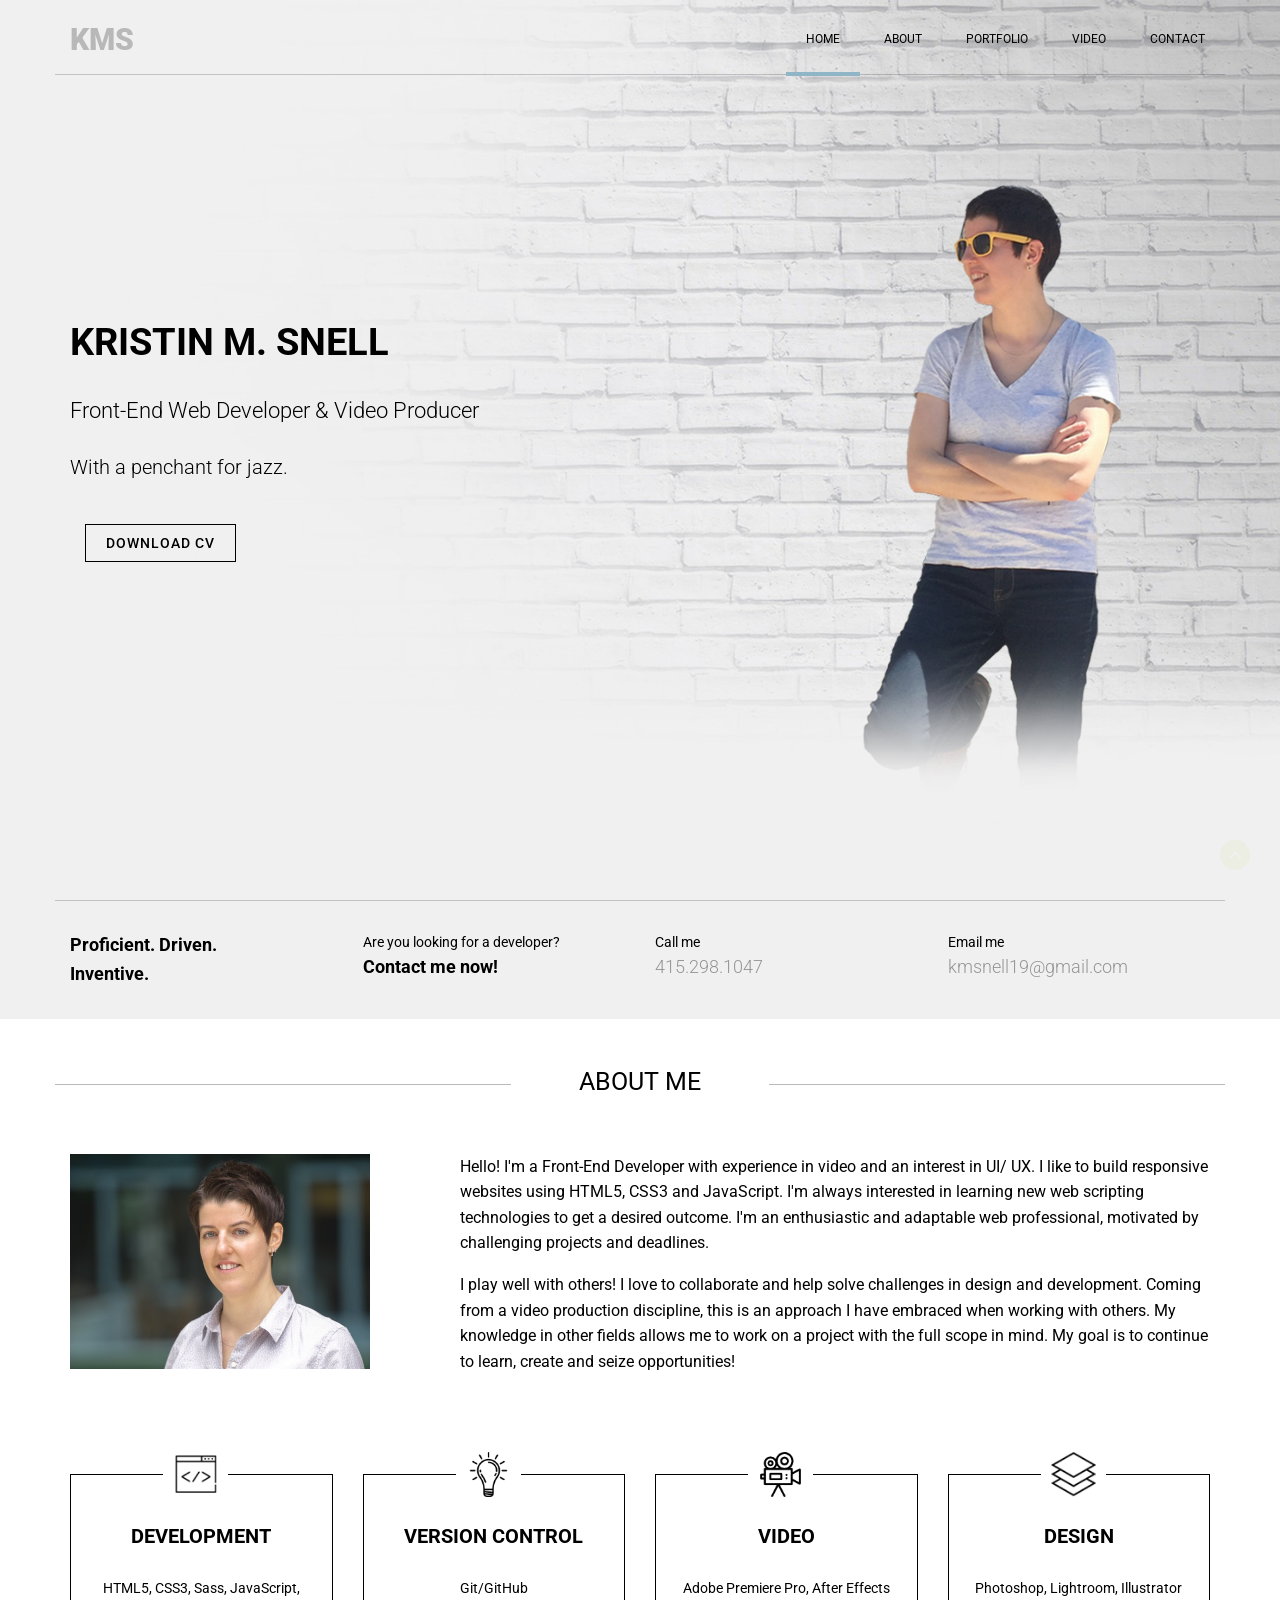
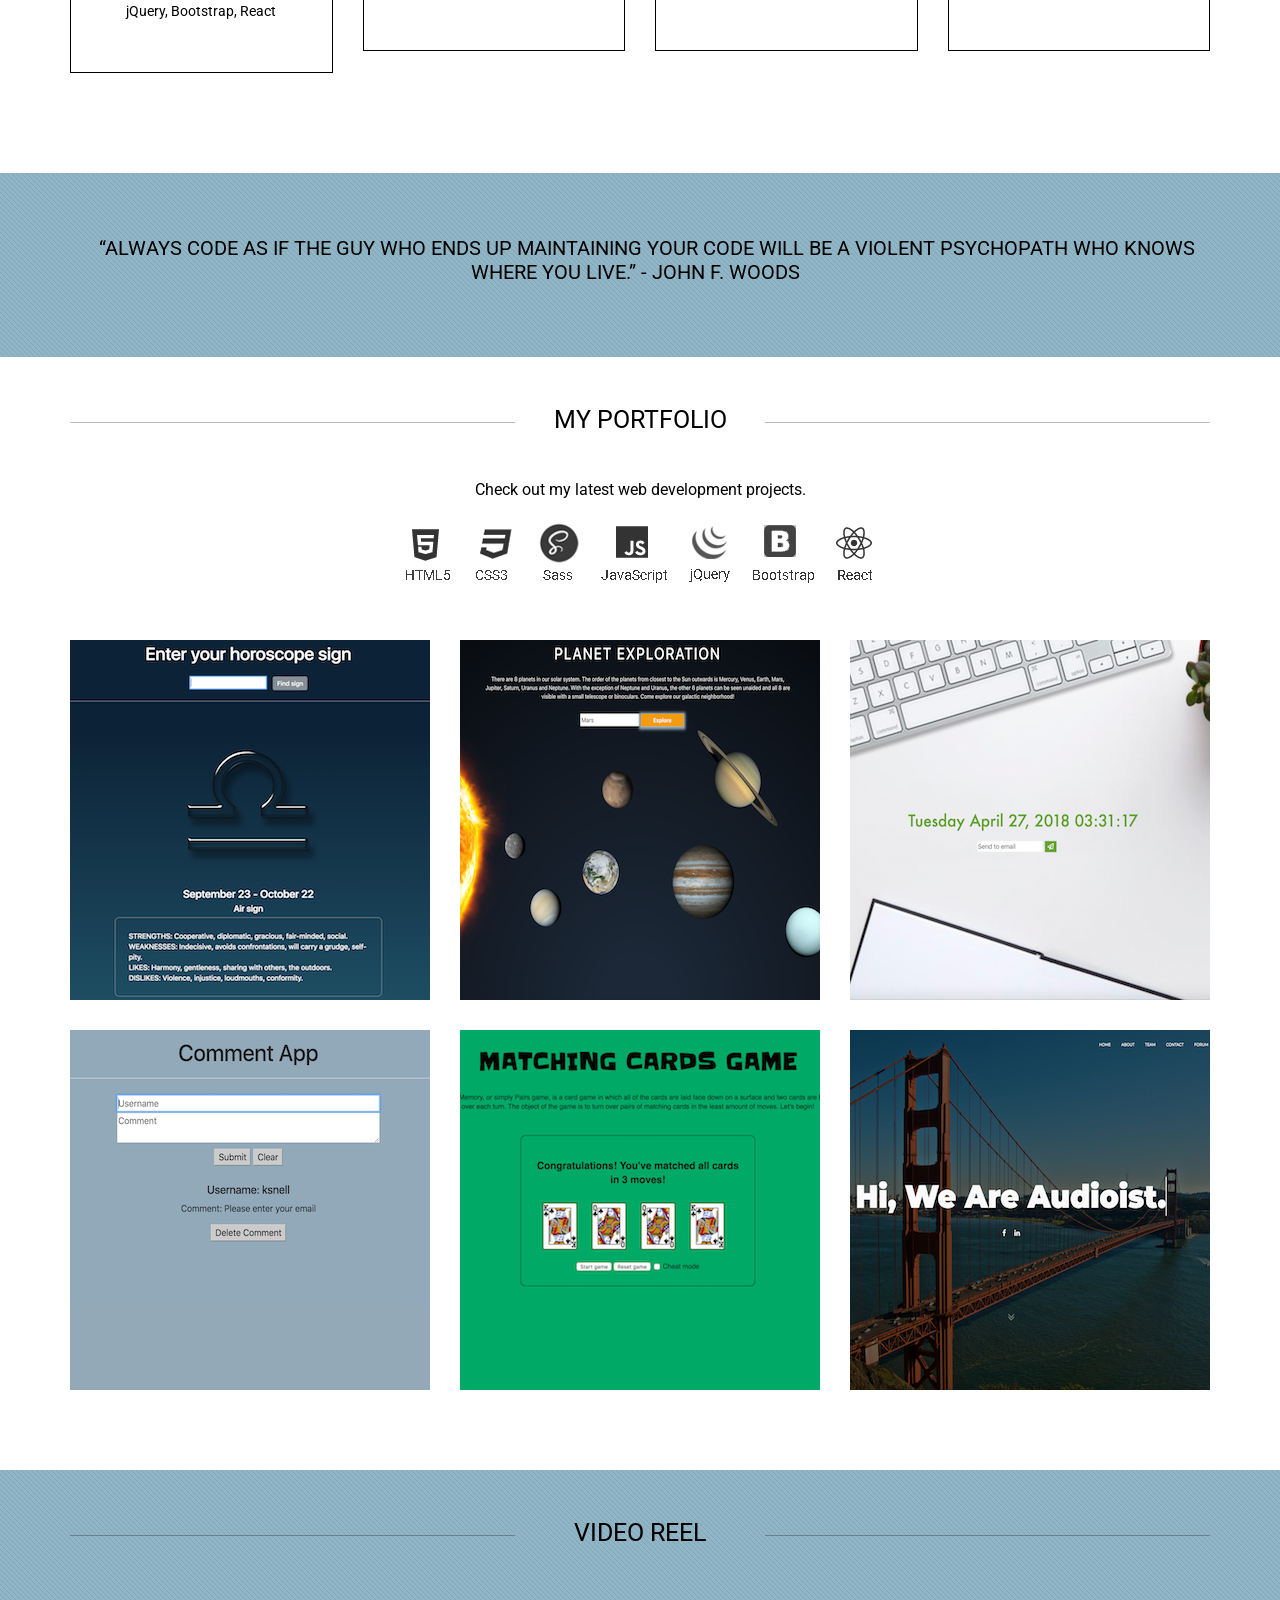
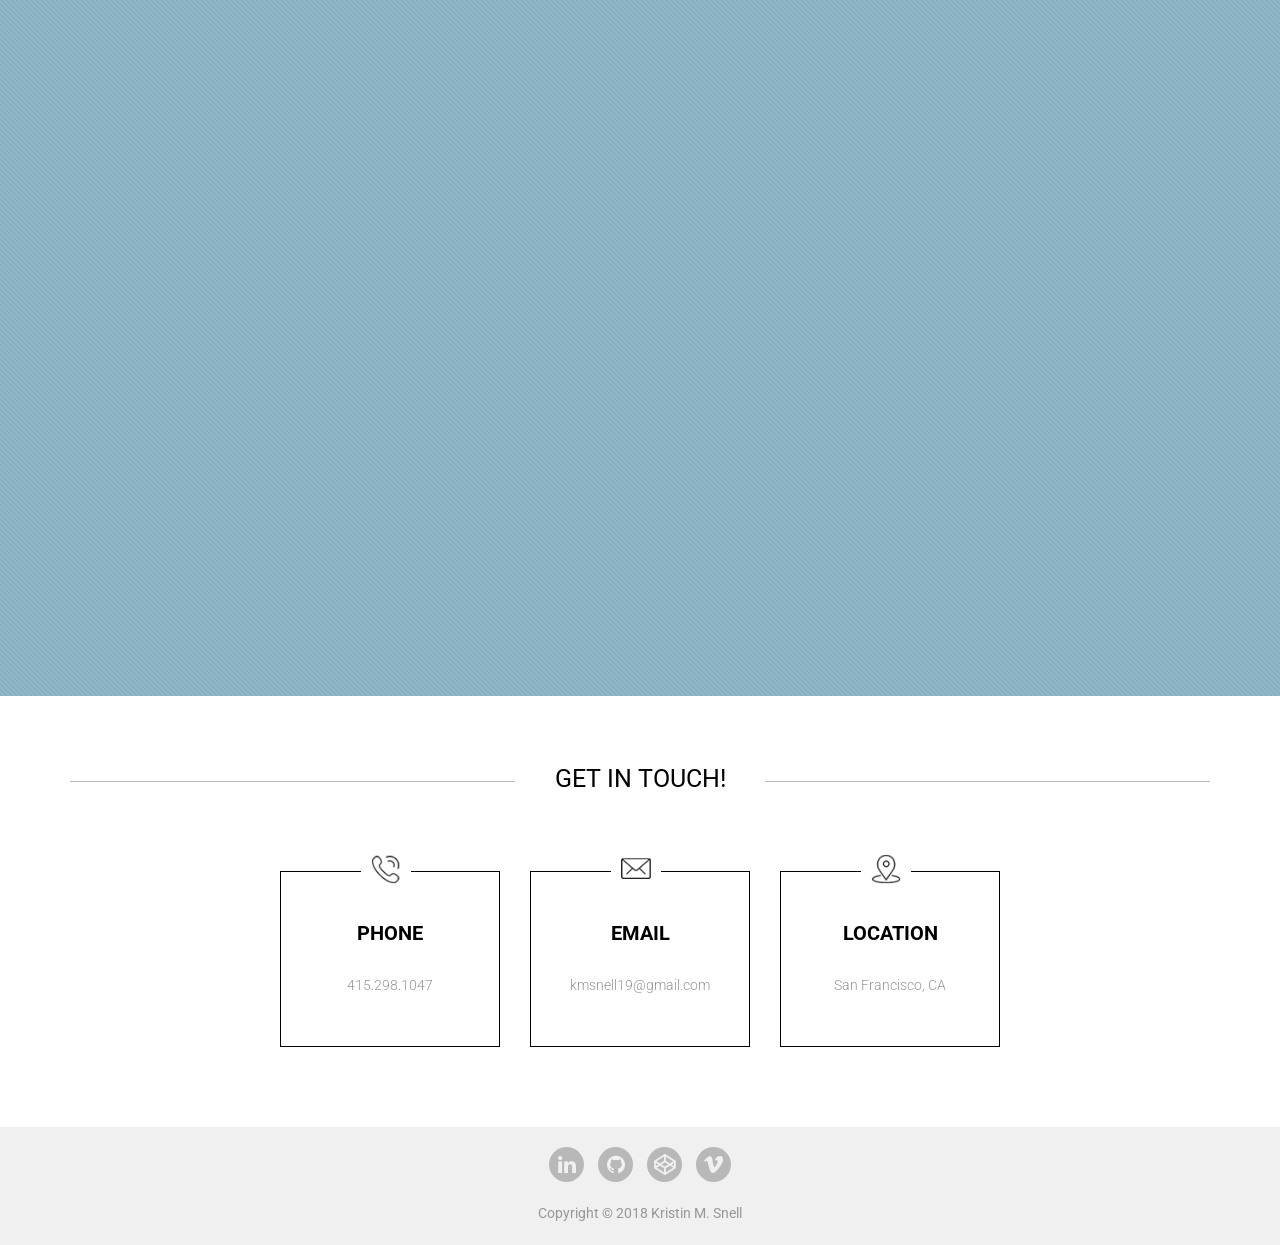
==== image/index.html @ ff609611 "new commit" ====
<!DOCTYPE html>
<html lang="en">
<head>
	<meta charset="utf-8">
	<title>Kristin - Developer</title>
	<meta name="description" content="">

	<!-- Mobile Specific Meta -->
	<meta name="viewport" content="width=device-width, initial-scale=1, maximum-scale=1">

	<!-- Favicon and Apple Touch Icons -->
	<link rel="shortcut icon" href="img/favicon/favicon_kms.ico" type="image/x-icon">
	<link rel="apple-touch-icon" href="img/favicon/favicon_kms.png">

	<!-- Stylesheets -->
	<link href="https://fonts.googleapis.com/css?family=Roboto:300,400,500,700,900" rel="stylesheet">

	<!-- Bootstrap -->
	<link rel="stylesheet" href="css/bootstrap/bootstrap.min.css">

	<link rel="stylesheet" href="css/style.css">

	<link rel="stylesheet" href="css/media.css">

	<!--[if lt IE 9 ]>
<script src="/js/html5shiv-master/html5shiv.js" type="text/javascript"></script><meta content="no" http-equiv="imagetoolbar">
<![endif]-->


</head>

<body>

	<div class="loader">
		<div class="sk-folding-cube">
			<div class="sk-cube1 sk-cube"></div>
			<div class="sk-cube2 sk-cube"></div>
			<div class="sk-cube4 sk-cube"></div>
			<div class="sk-cube3 sk-cube"></div>
		</div>
	</div>

	<!-- Header -->
	<header id="home" class="head_bg" data-parallax="scroll" data-bleed="200" data-z-index="-100" data-speed="0.1" data-image-src="img/first_screen_bg.jpg" data-over-scroll-fix="true">
		<div class="overlay_color">
			<div class="mnu_line">
				<div class="container">
					<div class="row">
						<div class="col-md-2 col-sm-2 col-xs-12">
							<div class="logo_block">
								<a href="#" class="toggle-mnu hidden-lg hidden-md hidden-sm"><span></span></a>
								<h1 class="logo"><a href="index.html">KMS</a></h1><!-- Change logo text -->
							</div>
						</div>

						<!--Desktop Main Menu-->
						<div class="col-md-10 col-sm-10 col-xs-0">
							<div class="nav_block">
								<div class="mnu hidden-xs">
									<ul>
										<li><a href="#home">Home</a></li>
										<li><a href="#about">About</a></li>
										<li><a href="#portfolio">Portfolio</a></li>
										<li><a href="#blog">Video</a></li>
										<li><a href="#contact">Contact</a></li>
										<li class="lamp"><span></span></li>
									</ul>
								</div>
							</div>
						</div>
						<!--End Desktop Main Menu-->
						<!--Mobile Main Menu-->
						<div class="col-xs-12 top_mnu">
							<div class="mnu_menu">
								<ul>
									<li><a href="#home">Home</a></li>
									<li><a href="#about">About</a></li>
									<li><a href="#portfolio">Portfolio</a></li>
									<li><a href="#contact">Video</a></li>
									<li><a href="#contact">Contact</a></li>
								</ul>
							</div>
						</div>
						<!--End Mobile Main Menu-->
					</div> <!-- end row -->
				</div> <!-- end container -->
			</div>
			<div class="content_head">
				<div class="container">
					<div class="row">
						<div class="col-md-12 col-sm-12 col-xs-12">
							<div class="content_name">
								<!-- <p class="hello">WELCOME. I AM</p> -->
								<p class="name">Kristin M. Snell</p>
							</div>
						</div>
						<div class="col-md-12 col-sm-12 col-xs-12">
							<div class="content_prof">
								<p class="first"><span>Front-End Web Developer & Video Producer</span></p>
								<p class="second"><span>With a penchant for jazz.</span></p>
						</div>
						<div class="col-md-12 col-sm-12 col-xs-12 clearfix">
							<div class="content_download">
								<p><a href="download/KristinSnell_RESUME.pdf" download>Download CV</a></p>
							</div>
						</div>
					</div><!-- end row -->
				</div><!-- end container -->
			</div>
		</div>
	</header>
	<!-- End Header -->

	<!-- Header Section Bottom -->
	<section id="contact_header">
		<div class="container">
			<div class="row section_padding">
				<div class="col-md-3 col-sm-3 small_screen wow fadeInUp" data-wow-delay="0.2s">
					<p><span>Proficient. Driven.</span></p>
					<p><span>Inventive.</span></p><!-- Change text -->
				</div>
				<div class="col-md-3 col-sm-3 small_screen wow fadeInUp" data-wow-delay="0.4s">
					<p>Are you looking for a developer?</p><!-- Change text -->
					<p><span>Contact me now!</span></p><!-- Change text -->
				</div>
				<div class="col-md-3 col-sm-3 small_screen wow fadeInUp" data-wow-delay="0.6s">
					<p>Call me</p><!-- Change text -->
					<p><span><a href="tel:4152981047">415.298.1047</a></span></p><!-- Change text -->
				</div>
				<div class="col-md-3 col-sm-3 small_screen wow fadeInUp" data-wow-delay="0.8s">
					<p>Email me</p><!-- Change text -->
					<p><span><a href="mailto:kmsnell19@gmail.com">kmsnell19@gmail.com</a></span></p><!-- Change text -->
				</div>
			</div><!-- end row -->
		</div><!-- end container -->
	</section>

	<!-- END Section Bottom -->

	<!-- Section About -->

	<section id="about">
		<div class="container">
			<div class="row">
				<div class="section_header wow zoomIn" data-wow-delay="0.3s">
					<h2>About me</h2>
				</div>
				<div class="col-md-4 col-sm-4 small_screen wow fadeInUp">
					<img class="img-responsive" src="img/kms.png" alt="Kristin" width="300" height="210">
				</div>
				<div class="col-md-8 col-sm-8 small_screen wow fadeInUp">
					<p class="textOne">Hello! I'm a Front-End Developer with experience in video and an interest in UI/ UX. I like to build responsive websites using HTML5, CSS3 and JavaScript. I'm always interested in learning new web scripting technologies to get a desired outcome. I'm an enthusiastic and adaptable web professional, motivated by challenging projects and deadlines.</p>
					<p class="textTwo">I play well with others! I love to collaborate and help solve challenges in design and development. Coming from a video production discipline, this is an approach I have embraced when working with others. My knowledge in other fields allows me to work on a project with the full scope in mind. My goal is to continue to learn, create and seize opportunities!</p>
				</div>

				<!-- <div class="col-md-4 col-sm-4 small_screen wow fadeInUp" data-wow-delay="0.4s">
					<p>Wed ut perspiciatis unde omnis iste natus error sit voluptatem accusantium dolorem laudantium, totam rem aperiam, eaque ip quae ab illo inventore veritatis et quasi.</p>
				</div>
				<div class="col-md-4 col-sm-4 small_screen wow fadeInUp" data-wow-delay="0.6s">
					<p>Beatae vitae dicta sunt explicabo. Nemo enim ipsam voluptatem quia voluptas sit aspernatur aut odit aut fugit, sed quia et consequuntur magni perspiciatis unde.</p>
				</div> -->
			</div><!-- end row -->

			<div class="row about_block">
				<div class="col-md-3 col-sm-3 wow fadeInUp" data-wow-delay="0.4s">
					<div class="about_block_border">
						<img src="img/icon2.png" alt="">
						<h4>DEVELOPMENT</h4>
						<p>HTML5, CSS3, Sass, JavaScript, jQuery, Bootstrap, React
						</p>
					</div>
				</div>
				<div class="col-md-3 col-sm-3 wow fadeInUp" data-wow-delay="0.8s">
					<div class="about_block_border">
						<img src="img/icon4.png" alt="">
						<h4>VERSION CONTROL</h4>
						<p>Git/GitHub</p>
					</div>
				</div>
				<div class="col-md-3 col-sm-3 wow fadeInUp" data-wow-delay="0.6s">
					<div class="about_block_border">
						<img src="img/icon3.png" alt="">
						<h4>VIDEO</h4>
						<p>Adobe Premiere Pro, After Effects</p>
					</div>
				</div>
				<div class="col-md-3 col-sm-3 wow fadeInUp" data-wow-delay="0.2s">
					<div class="about_block_border">
						<img src="img/icon1.png" alt="">
						<h4>DESIGN</h4>
						<p>Photoshop, Lightroom, Illustrator</p>
					</div>
				</div>
			</div><!-- end row -->
		</div><!-- end container -->
	</section>
	<!-- End Section About -->

	<!-- Section Counter -->
	<section id="counter">
		<div class="container">
			<div class="row">
				<blockquote>
					<!-- <span class="counter">244</span> -->
					<p>“Always code as if the guy who ends up maintaining your code will be a violent psychopath who knows where you live.” - John F. Woods</p>
				</blockquote>
			</div><!-- end row -->
		</div><!-- end container -->
	</section>
	<!-- END Section Counter -->

	<!-- Section Portfolio -->
	<section class="portfolio" id="portfolio">
		<div class="container">
			<div class="section-title">
				<div class="section_header wow zoomIn" data-wow-delay="0.3s">
					<h2>My portfolio</h2>
				</div>
				<div class="portfolio_filter wow fadeInUp">
					<p>Check out my latest web development projects.</p>
					<img src="img/icons/icons.png" alt="icons">
					<!-- <ul>
						<li class="select-cat" data-filter="*">All</li>
						<li data-filter=".web-design">Web Design</li>
						<li><a href="https://codepen.io/ksnell19/">CodePen</a></li>
						<li><a href="https://github.com/ksnell19">GitHub</a></li>
					</ul> -->
				</div>
			</div>
			<!--Portfolio Items-->
			<div class="row">
				<div class="col-md-12 col-sm-12 col-xs-12">
					<div class="isotope_items row">
						<!-- Item 1-->
						<a class="single_item col-md-4 col-sm-6 wow fadeInUp" data-wow-delay="0.3s" href="https://ksnell19.github.io/Zodiac-page" target="_blank">
							<img src="img/portfolio/work-1.jpg" alt="Zodiac">
						</a>
						<!-- Item 2-->
						<a href="img/portfolio/work-2.jpg" class="single_item col-md-4 col-sm-6 wow fadeInUp" data-wow-delay="0.6s">
							<img src="img/portfolio/work-2.jpg" alt="Planets">
						</a>
						<!-- Item 3-->
						<a class="single_item col-md-4 col-sm-6 wow fadeInUp" data-wow-delay="0.9s" href="https://ksnell19.github.io/Clock-App/" target="_blank">
							<img src="img/portfolio/work-3.jpg" alt="Clock">
						</a>
						<!-- Item 4-->
						<a class="single_item col-md-4 col-sm-6 wow fadeInUp" data-wow-delay="1.2s" href="https://ksnell19.github.io/Comment-App/" target="_blank">
							<img src="img/portfolio/work-4.jpg" alt="Comment App">
						</a>
						<!-- Item 5-->
						<a class="single_item col-md-4 col-sm-6 wow fadeInUp" data-wow-delay="1.5s" href="https://ksnell19.github.io/Matching-cards-game/" target="_blank">
							<img src="img/portfolio/work-5.jpg" alt="Game">
						</a>
						<!-- Item 6-->
						<a class="single-item col-md-4 col-sm-6 wow fadeInUp" data-wow-delay="1.8s" href="https://audioist.ai/" target="_blank">
							<img src="img/portfolio/work-6.jpg" alt="Audiost">
						</a>

						<!-- Add new image -->

					</div>
				</div>
			</div>
		</div>
	</section>
	<!-- END Section Portfolio -->

	<!-- Section Blog -->
	<section id="blog">
		<div class="blog-section">
			<div class="container">
				<!-- Title -->
				<div class="section_header wow zoomIn" data-wow-delay="0.3s">
					<h2>Video Reel</h2>
				</div>
				<!-- Video Demo Reel -->
				<div class="video wrapper">
					<div class="embed-responsive embed-responsive-16by9">
					<iframe class="embed-responsive-item" src="https://player.vimeo.com/video/153419152?color=ffffff&title=0&byline=0&portrait=0" width="640" height="360" frameborder="0" webkitallowfullscreen mozallowfullscreen allowfullscreen></iframe>
					</div>
				</div>

				<!-- End Title -->
				<!-- <div class="row">
					<div class="col-md-6 col-sm-6">
						<div class="blog_block">
							<div class="blog-img-frame wow slideInLeft" data-wow-delay="0.3s">
								<a href="#" class="blog-img">
									<img src="img/img-1.jpg" alt="">
								</a>
							</div> -->
							<!--./blog-img-frame-->

							<!-- <div class="brief-content wow slideInRight" data-wow-delay="0.3s">
								<h4 class="brief-title"><a href="#">Awesome Review</a></h4>
								<p class="brief-date">Brendon Williams - 27 January 2017</p>
								<p class="brief">Lorem ipsum dolor sit amet, consectetur adipisicing elit, sed do eiusmod tempor incididunt ut labore et dolore magna aliqua. Ut enim ad minim veniam.</p>
							</div> -->
							<!--./brief-content-->
						</div>
						<!-- /.blog_block -->
					</div>
					<!-- /.col-md-6 -->
					<!-- <div class="col-md-6 col-sm-6">
						<div class="blog_block">
							<div class="blog-img-frame wow slideInLeft" data-wow-delay="0.3s">
								<a href="#" class="blog-img">
									<img src="img/img-2.jpg" alt="">
								</a>
							</div> -->
							<!--./blog-img-frame-->

							<!-- <div class="brief-content wow slideInRight" data-wow-delay="0.3s">
								<h4 class="brief-title"><a href="#">Awesome Review</a></h4>
								<p class="brief-date">Brendon Williams - 27 January 2017</p>
								<p class="brief">Lorem ipsum dolor sit amet, consectetur adipisicing elit, sed do eiusmod tempor incididunt ut labore et dolore magna aliqua. Ut enim ad minim veniam.</p>
							</div> -->
							<!--./brief-content-->
						</div>
						<!-- /.blog_block -->
					</div>
				</div>
				<!--.row-->
			</div>
			<!-- /.container -->
		</div>
		<!-- /.blog-section -->
	</section>
	<!-- END Section Blog -->

	<!-- Section Contact -->
	<section id="contact">
		<div class="contact_block">
			<div class="container">
				<div class="section_header wow zoomIn" data-wow-delay="0.3s">
					<h2>Get in touch!</h2>
				</div>
				<div class="row">
					<div class="col-md-2"></div>
					<div class="col-md-8 col-sm-12">
						<div class="col-md-4 col-sm-4 wow fadeInUp" data-wow-delay="0.2s">
							<div class="contact_block_border">
								<img src="img/icon5.png" alt="">
								<h4>PHONE</h4>
								<p><a href="tel:4152981047">415.298.1047</a></p>
							</div>
						</div>
						<div class="col-md-4 col-sm-4 wow fadeInUp" data-wow-delay="0.4s">
							<div class="contact_block_border">
								<img src="img/icon6.png" alt="">
								<h4>EMAIL</h4>
								<p><a href="mailto:kmsnell19@gmail.com">kmsnell19@gmail.com</a></p>
							</div>
						</div>
						<div class="col-md-4 col-sm-4 wow fadeInUp" data-wow-delay="0.6s">
							<div class="contact_block_border">
								<img src="img/icon7.png" alt="">
								<h4>LOCATION</h4>
								<p><a href="https://www.google.com/maps/place/San+Francisco,+CA/@37.7576948,-122.4727052,13z/data=!3m1!4b1!4m5!3m4!1s0x80859a6d00690021:0x4a501367f076adff!8m2!3d37.7749295!4d-122.4194155">San Francisco, CA</a></p>
							</div>
						</div>
					</div>
					<div class="col-md-2"></div>
				</div> <!-- end row -->
				<div class="row">
					<!-- contact form -->
					<!-- <div class="col-md-2"></div>
					<div class="col-md-8">
						<div class="contact_form">
							<form method="post" action="" id="ajaxform">
								<fieldset class="wow zoomIn padding_r">
									<input id="name" name="name" type="text" placeholder="Name" required="required" val="" />
								</fieldset>
								<fieldset class="wow zoomIn padding_l">
									<input id="email" name="email" type="text" placeholder="E-mail" required="required" val="" />
								</fieldset>
								<div class="textarea_block wow zoomIn">
									<textarea id="message" name="message" rows="5" placeholder="Message..." required="required" val="" ></textarea>
									<div id="messegeResult" class="wow zoomIn">
									<input id="button" type="submit" value="SEND A MESSAGE"/></div>
								</div>
							</form>
						</div>
					</div>
					<div class="col-md-2"></div> -->
				</div><!-- end row -->
			</div><!-- end container -->
		</div>
	</section>
	<!-- End Section Contact -->

	<!-- Footer Section -->
	<footer>
		<div class="container">
			<div class="row">
				<div class="col-md-12 col-sm-12 col-xs-12">
					<div class="social">
						<ul>
							<li>
								<a href="https://www.linkedin.com/in/kristinsnell/"><i class="fa fa-linkedin" aria-hidden="true"></i></a>
							</li>
							<li>
								<a href="https://github.com/ksnell19"><i class="fa fa-github" aria-hidden="true"></i></a>
							</li>
							<li>
								<a href="https://codepen.io/ksnell19/"><i class="fa fa-codepen" aria-hidden="true"></i></a>
							</li>
							<li>
								<a href="https://vimeo.com/kristinsnell"><i class="fa fa-vimeo" aria-hidden="true"></i></a>
							</li>
						</ul>
					</div>
					<div class="copyright">
						<p>Copyright &copy; 2018 Kristin M. Snell</p>
					</div>
				</div>
			</div><!-- end row -->
		</div><!-- end container -->
	</footer>
	<!-- End Footer Section -->

	<!-- go to top -->
	<a href="#home" class="scrollup"><i class="fa fa-angle-up"></i></a>
	<!-- end go to top -->

	<!-- JS -->
	<script type="text/javascript" src="js/jquery/jquery.min.js"></script>
	<script type="text/javascript" src="js/bootstrap/bootstrap.js"></script>
	<script type="text/javascript" src="js/magnific-popup/magnific-popup.min.js"></script>
	<script type="text/javascript" src="js/parallax/parallax.min.js"></script>
	<script type="text/javascript" src="js/page-scroll-to-id/jquery.malihu.PageScroll2id.js"></script>
	<script type="text/javascript" src="js/wow/wow.min.js"></script>
	<script type="text/javascript" src="js/isotope/isotope.pkgd.min.js"></script>
	<script type="text/javascript" src="js/countUp/jquery.countup.min.js"></script>
	<script type="text/javascript" src="js/waypoints/jquery.waypoints.min.js"></script>
	<script type="text/javascript" src="js/functions.js"></script>
	<script type="text/javascript" src="js/send.js"></script>
	<!--End JS -->


</body>
</html>
---- image/css/style.css ----
@charset "utf-8";


/* ---------------------------------------------------------------------- */
/*  Import styles
/* ---------------------------------------------------------------------- */


/* Font */
@import url("fonts.min.css");

/* Magnific-popup */
@import url("magnific-popup/magnific-popup.css");

/* CSS Animations */
@import url("animate/animate.css");

/* Font Awesome Icons */
@import url("font-awesome/font-awesome.css");

/* General -----------------------------*/
/* Preloader  --------------------------*/
/* Main Menu ---------------------------*/
/* Mobile Main Menu --------------------*/
/* Header ------------------------------*/
/* Logo --------------------------------*/
/* About -------------------------------*/
/* Portfolio ---------------------------*/
/* Contact -----------------------------*/
/* Footer ------------------------------*/
/* Copyright ---------------------------*/
/* Go to top ---------------------------*/
/* Blog Page ---------------------------*/
/* Sidebar  ---------------------------*/


/* General -----------------------------*/

html, body, div, span, object, iframe, h1, h2, h3, h4, h5, h6, p, blockquote, pre, a, img, small, strong, ol, ul, li, form, label, table, caption, tr, td, footer, header {
  margin: 0;
  padding: 0;
  border: 0;
}

footer, header, menu, nav, section {
  display: block;
}

body {
  font-size: 16px;
  min-width: 320px;
  line-height: 1.6;
  font-family: 'Roboto',sans-serif;
  overflow-x: hidden;
  color: #000;
}

h1, h2, h3, h4, h5, h6 {
  padding: 0;
  margin: 0;
}

ol, ul {
  list-style: none;
}

a:hover {
  text-decoration: none;
  outline: 0;
  color: #000;
}

a:focus {
  outline: 0;
  text-decoration: none;
}

a {
  outline: 0;
  text-decoration: none;
  color: #959595;
  font-weight: 300;
  -webkit-transition: all .3s linear;
  transition: all .3s linear;
}
#about,
#blog,
#counter,
#portfolio{
  padding: 50px 0;
  z-index: 10; }
#contact {
  padding: 70px 0 30px 0; }
#about,
#portfolio{
  background: #fff;}

#contact_header{
  background: #f0f0f0;}

.text {

}

blockquote {
  font: 14px/20px Roboto;
  padding-top: 18px;
  padding-bottom: 18px;
  padding-right: 10px;
  margin: 5px;
  background-position: middle left;
  background-repeat: no-repeat;
  text-indent: 23px;
  line-height: normal;
}

section {
  position: relative; }

section .section_header {
  text-align: center;
  position: relative;
  margin-bottom: 60px; }

section .section_header h2 {
  text-transform: uppercase;
  font-size: 2.5rem;
  margin: 0;
  padding: 0;
  line-height: 1;
  font-weight: 400; }

section .section_header h2::before {
  content: "";
  height: 1px;
  left: 0%;
  margin-top: 15px;
  position: absolute;
  width: 39%;
  background-color: rgba(0, 0, 0, 0.27); }

section .section_header h2::after {
  content: "";
  height: 1px;
  right: 0%;
  margin-top: 15px;
  position: absolute;
  width: 39%;
  background-color: rgba(0, 0, 0, 0.27); }

/* Preloader  --------------------------*/
.loader {
  background: none repeat scroll 0 0 #ffffff;
  bottom: 0;
  height: 100%;
  left: 0;
  position: fixed;
  right: 0;
  top: 0;
  width: 100%;
  z-index: 9999; }

.sk-folding-cube {
  left: 50%;
  top: 50%;
  position: absolute;
  margin-top: -30px;
  margin-left: -30px;
  width: 40px;
  height: 40px;
  -webkit-transform: rotateZ(45deg);
          transform: rotateZ(45deg);
}

.sk-folding-cube .sk-cube {
  float: left;
  width: 50%;
  height: 50%;
  position: relative;
  -webkit-transform: scale(1.1);
      -ms-transform: scale(1.1);
          transform: scale(1.1);
}
.sk-folding-cube .sk-cube:before {
  content: '';
  position: absolute;
  top: 0;
  left: 0;
  width: 100%;
  height: 100%;
  background-color: #C1CB33;
  -webkit-animation: sk-foldCubeAngle 2.4s infinite linear both;
          animation: sk-foldCubeAngle 2.4s infinite linear both;
  -webkit-transform-origin: 100% 100%;
      -ms-transform-origin: 100% 100%;
          transform-origin: 100% 100%;
}
.sk-folding-cube .sk-cube2 {
  -webkit-transform: scale(1.1) rotateZ(90deg);
          transform: scale(1.1) rotateZ(90deg);
}
.sk-folding-cube .sk-cube3 {
  -webkit-transform: scale(1.1) rotateZ(180deg);
          transform: scale(1.1) rotateZ(180deg);
}
.sk-folding-cube .sk-cube4 {
  -webkit-transform: scale(1.1) rotateZ(270deg);
          transform: scale(1.1) rotateZ(270deg);
}
.sk-folding-cube .sk-cube2:before {
  -webkit-animation-delay: 0.3s;
          animation-delay: 0.3s;
}
.sk-folding-cube .sk-cube3:before {
  -webkit-animation-delay: 0.6s;
          animation-delay: 0.6s;
}
.sk-folding-cube .sk-cube4:before {
  -webkit-animation-delay: 0.9s;
          animation-delay: 0.9s;
}
@-webkit-keyframes sk-foldCubeAngle {
  0%, 10% {
    -webkit-transform: perspective(140px) rotateX(-180deg);
            transform: perspective(140px) rotateX(-180deg);
    opacity: 0;
  } 25%, 75% {
    -webkit-transform: perspective(140px) rotateX(0deg);
            transform: perspective(140px) rotateX(0deg);
    opacity: 1;
  } 90%, 100% {
    -webkit-transform: perspective(140px) rotateY(180deg);
            transform: perspective(140px) rotateY(180deg);
    opacity: 0;
  }
}

@keyframes sk-foldCubeAngle {
  0%, 10% {
    -webkit-transform: perspective(140px) rotateX(-180deg);
            transform: perspective(140px) rotateX(-180deg);
    opacity: 0;
  } 25%, 75% {
    -webkit-transform: perspective(140px) rotateX(0deg);
            transform: perspective(140px) rotateX(0deg);
    opacity: 1;
  } 90%, 100% {
    -webkit-transform: perspective(140px) rotateY(180deg);
            transform: perspective(140px) rotateY(180deg);
    opacity: 0;
  }
}


/* Main Menu ---------------------------*/
.head_bg .mnu_line,
.blog_head_bg .mnu_line{
  line-height: 75px;
}

.head_bg .mnu_line .row,
.blog_head_bg .mnu_line .row{
  border-bottom: 1px solid rgba(0, 0, 0, 0.19);
  height: 75px;
}

.head_bg .mnu_line .row .col-sm-10,
.head_bg .mnu_line .row .col-md-10,
.blog_head_bg .mnu_line .row .col-sm-10,
.blog_head_bg .mnu_line .row .col-md-10 {
  padding-right: 0;
}

.head_bg .mnu_line .nav_block,
.blog_head_bg .mnu_line .nav_block{
  position: relative;
}

.head_bg .mnu_line .mnu,
.blog_head_bg .mnu_line .mnu {
  position: absolute;
  right: 0;
  z-index: 10;
}

.head_bg .mnu_line .mnu > ul,
.blog_head_bg .mnu_line .mnu > ul {
  position: relative;
  padding: 0;
  margin: 0;
  z-index: 10;
}

.head_bg .mnu_line .mnu > ul > li,
.blog_head_bg .mnu_line .mnu > ul > li {
  position: relative;
  display: inline-block;
  z-index: 10;
}

.head_bg .mnu_line .mnu > ul > li > a,
.blog_head_bg .mnu_line .mnu > ul > li > a {
  text-decoration: none;
  color: #000000;
  padding: 0 20px;
  display: block;
  text-transform: uppercase;
  font-family: 'Roboto', sans-serif;
  font-size: 1.2rem;
  line-height: 61px;
  z-index: 10;
  font-weight: 400;
  cursor: pointer;
}

/* Effect: border line */
.head_bg .mnu_line .mnu .lamp,
.blog_head_bg .mnu_line .mnu .lamp {
  position: absolute !important;
  height: 4px;
  bottom: -1px;
  background: #8FB5C6;
  -webkit-transition: all .3s linear;
  transition: all .3s linear;
}


/* Mobile Main Menu ---------------------------*/
.toggle-mnu {
  display: block;
  width: 28px;
  height: 28px;
  margin-top: 17px;
  z-index: 20;
  position: absolute;
  cursor: pointer;
}

.toggle-mnu span:after, .toggle-mnu span:before {
  content: "";
  position: absolute;
  left: 0;
  top: 9px;
}

.toggle-mnu span:after {
  top: 18px;
}

.toggle-mnu span {
  position: relative;
  display: block;
}

.toggle-mnu span, .toggle-mnu span:after, .toggle-mnu span:before {
  width: 100%;
  height: 2px;
  background-color: #fff;
  -webkit-transition: all .3s;
  transition: all .3s;
  -webkit-backface-visibility: hidden;
  backface-visibility: hidden;
  -webkit-border-radius: 2px; /* Safari & Chrome */
  -moz-border-radius: 2px; /* Firefox */
  -ms-border-radius: 2px; /* Internet Explorer */
  -o-border-radius: 2px; /* Opera */
  border-radius: 2px; /* W3C */
}

.toggle-mnu.on span {
  background-color: transparent;
}

.toggle-mnu.on span:before {
  -webkit-transform: rotate(45deg) translate(-1px, 0);
  -ms-transform: rotate(45deg) translate(-1px, 0);
  transform: rotate(45deg) translate(-1px, 0);
}

.toggle-mnu.on span:after {
  -webkit-transform: rotate(-45deg) translate(6px, -7px);
  -ms-transform: rotate(-45deg) translate(6px, -7px);
  transform: rotate(-45deg) translate(6px, -7px);
}

.top_mnu {
  display: none;
}

.mnu_menu ul li{
  display: block;
z-index: 10;
position: relative;
background: #fff;
}

.mnu_menu ul li a{
color: #000;
width: 100%;
height: 100%;
display: block;
}

#menu {
  background-color: #1D1F20;
  background-image: -webkit-linear-gradient(305deg, #1D1F20, #404348);
  background-image: linear-gradient(145deg, #1D1F20, #404348);
}

/* Header ------------------------------*/

.head_bg {
  position: relative;
  color: #000;
  overflow: hidden;
  z-index: 11;
}

.head_bg .content_head {
  position: absolute;
  width: 100%;
  top: 48%;
  left: 0;
  padding-top: 100px;
  margin: -15em 0 0;
}

.head_bg .content_head .content_download,
.head_bg .content_head .content_name,
.head_bg .content_head .content_prof {
  text-align: left;
  padding: 0;
  margin: 20px 0 0 0;
}

/* .head_bg .content_head .content_name .hello {
  -webkit-animation-duration: .7s;
  -webkit-animation-delay: 1s;
} */

.head_bg .content_head .content_name .name{
  font-size: 3.8rem;
  text-transform: uppercase;
  font-family: 'Roboto', sans-serif;
  font-weight: 700;
  padding: 0;
  margin: 0;
  /* line-height: 1; */
  -webkit-animation-duration: .7s;
  -webkit-animation-delay: 1s;
}

.head_bg .content_head .content_prof .first {
  font-size: 2.2rem;
  font-family: 'Roboto', sans-serif;
  font-weight: 300;
  text-transform: none;
  /* letter-spacing: 1px; */
  /* line-height: 3; */
  -webkit-animation-duration: .5s;
  -webkit-animation-delay: 1.7s;
}

.head_bg .content_head .content_prof .second {
  font-family: 'Roboto', sans-serif;
  font-size: 2.0rem;
  font-weight: 300;
  text-transform: none;
  padding: 0;
  margin: 23px 0 30px 0;
  /* line-height: 1; */
  -webkit-animation-duration: .5s;
  -webkit-animation-delay: 2.3s;
}

.head_bg .content_head .content_download p {
  line-height: 1;
  -webkit-animation-duration: .5s;
  -webkit-animation-delay: 2.7s;
}

.head_bg .content_head .content_download p a {
  color: #000;
  text-decoration: none;
  font-family: 'Roboto', sans-serif;
  font-weight: 500;
  font-size: 1.4rem;
  padding: 10px 20px;
  line-height: 1.5;
  text-transform: uppercase;
  letter-spacing: 1px;
  border: 1px solid #000;
}

.head_bg .content_head .content_download p a:hover {
  background: #8FB5C6;
  border: 1px solid #8FB5C6;
  color: #fff;
  -webkit-transition: all .3s linear;
  transition: all .3s linear;
  cursor: pointer;
}

.scroll_bottom {
  display: block;
  text-align: center;
  position: absolute;
  bottom: 8%;
  left: 50%;
}

.scroll_bottom div {
  -webkit-animation-duration: .5s;
  -webkit-animation-delay: 2s;
}

.scroll_bottom .arrows {
  width: 41px;
  height: 72px;
  position: absolute;
  left: 50%;
  margin-left: -20px;
  bottom: 20px;
}

.scroll_bottom .arrows path {
  stroke: #d1b325;
  fill: transparent;
  stroke-width: 2px;
  animation: arrow 2s infinite;
  -webkit-animation: arrow 2s infinite;
}

.scroll_bottom .arrows path.a1 {
  animation-delay: -1s;
  -webkit-animation-delay: -1s;
}

.scroll_bottom .arrows path.a2 {
  animation-delay: -.5s;
  -webkit-animation-delay: -.5s;
}

.scroll_bottom .arrows path.a3 {
  animation-delay: 0s;
  -webkit-animation-delay: 0s;
}

@keyframes arrow {
  0%,100%,80% {
    opacity: 0;
  }
  40% {
    opacity: 1;
  }
}
@-webkit-keyframes arrow {
  0%,100%,80% {
    opacity: 0;
  }
  40% {
    opacity: 1;
  }
}


/* Logo */

.logo {
  font-family: 'Roboto', sans-serif;
  font-size: 3rem;
  line-height: 80px;
  z-index: 10;
  font-weight: 900;
}

.logo a {
  text-decoration: none;
  color: #b8b8b8;
  z-index: 10;
  font-weight: 900;
}

.logo_img a {
  background: transparent url('../img/logo.png') no-repeat left center;
  height: 60px;
  display: block;
}

.none {
  font: 0/0 a;
  text-shadow: none;
  color: transparent;
}

/* Contact_header -------------------------------*/
#contact_header .row{
  border-top: 1px solid rgba(0, 0, 0, 0.19);
}
section .section_padding {
  padding: 30px 0;
}
.section_padding p {
  font-size: 1.4rem;
}
.section_padding p span {
  font-family: 'Roboto', sans-serif;
  font-weight: 700;
  font-size: 1.8rem;
}


/* About -------------------------------*/
#about p{
  /* margin-left: 1em; */
}

#about .textOne{
  margin-bottom: 1em;
}

#about .img-responsive{
  object-fit: cover;
  /* border-radius: 50%; */
  /* width: 250px;
  height: 250px; */
}

#about .about_block{
  padding-top: 50px;
}

#about .about_block .col-md-3{
  padding: 50px 0;
  text-align: center;
}

.about_block .about_block_border{
  border: 1px solid #000;
  margin: 0 15px;
  padding: 50px 10px;
}

#about .about_block p {
  font-family: 'Roboto', sans-serif;
  font-size: 1.4rem;
  font-weight: 400;
}

#about .about_block img {
    position: absolute;
    top: 28px;
    left: 50%;
    margin-left: -38px;
    background: #fff;
    padding: 0 10px;
    -webkit-transition: all .3s linear;
    transition: all .3s linear;
    height: 45px;
}

#about .about_block_border:hover img {
  -webkit-transform: scale(1.1);
  -moz-transform: scale(1.1);
  -ms-transform: scale(1.1);
  -o-transform: scale(1.1);
  transform: scale(1.1);
}

#about .about_block h4{
  font-family: 'Roboto', sans-serif;
  font-size: 2rem;
  font-weight: 700;
  padding-bottom: 30px;
}

/* counter -------------------------------*/
#counter {
  padding: 40px 0 50px 0;
  background: #8FB5C6 url(../img/overlay.png) repeat;
  text-align: center; }
  #counter span{
    font-size: 4rem;
    font-weight: 700;}
  #counter p{
    font-size: 2rem;
    font-weight: 400;
    text-transform: uppercase;}

/* Portfolio ---------------------------*/
.section-title{
    text-align: center;
    padding: 0px 0 40px 0;
}

section .section-title .section_header{
    margin-bottom: 30px;
}

.portfolio_filter{
    text-align: center;
    padding-top: 15px;
}

.portfolio_filter ul{
    margin: auto;
    display: inline-block;
}

.portfolio_filter ul li{
    font-size: 14px;
    color: #777777;
    float: left;
    margin-top: 25px;
    margin-right: 15px;
    list-style: none;
    cursor: pointer;
    padding: 5px 10px;
    border: solid 1px rgba(58, 44, 44, 0.26);
}

.portfolio_filter ul li:hover {
  background: #8FB5C6;
  border: 1px solid #8FB5C6;
  color: #fff;
  -webkit-transition: all .3s linear;
  transition: all .3s linear;
}
.portfolio_filter ul li a:hover {
  color: #fff;
  -webkit-transition: all .3s linear;
  transition: all .3s linear;
}

.single_item {
    margin-bottom: 30px;
}

.single_item img{
    width: 100%;
    transition: all ease 0.3s;
}

.single_item img:hover {
  opacity: 0.77;
  /* box-shadow: 0px 16px 22px 0px rgba(90, 91, 95, 0.3);
  top: -5px; */
  cursor: crosshair;
  /* transform: translate3d(0, -10px, 0);
  -webkit-transform: translate3d(0, -10px, 0); */
}

img[src="work-6.jpg"] a:focus, a:hover{
  opacity: 0.77;
  cursor: crosshair;
  /* transform: translate3d(0, -10px, 0);
  -webkit-transform: translate3d(0, -10px, 0); */
}

.select-cat{
  color: #000 !important;
  border: solid 1px #3a2c2c !important;
}

/* END Portfolio */

/* Blog */

#blog {
  background: #8FB5C6 url(../img/overlay.png) repeat; }

.blog_block {
  position: relative;
  padding-top: 160px;
  overflow: hidden;
}

.blog_block
.brief-content {
  background-color: #fff;
  padding: 25px 20px;
  position: relative;
  margin-left: 10px;
  margin-right: 10px;
  z-index: 1;
  -webkit-box-shadow: 0px 5px 10px 0px rgba(0, 0, 0, 0.1);
  -moz-box-shadow: 0px 5px 10px 0px rgba(0, 0, 0, 0.1);
  box-shadow: 0px 5px 10px 0px rgba(0, 0, 0, 0.1);
}

.blog_block .blog-img-frame {
  position: absolute;
  top: 0;
  left: 0;
  right: 0;
}

.blog_block .brief-title {
  padding-bottom: 10px;
  position: relative;
  line-height: 24px; }

.blog_block .brief-title a {
  color: #2E3841;
  font-size: 1.8rem;
  font-weight: 700;}

.blog_block .brief-date {
  font-size: 1.2rem;
  color: #818181;
  padding-bottom: 10px;
}

.blog_block .blog-buttons a {
  font-size: 1.4rem;
  text-transform: none;
  color: #000;
  font-weight: 700;
}

.blog_block .blog-buttons a i {
  opacity: 0;
  -webkit-transition: all .3s linear;
  transition: all .3s linear;
  padding-left: 5px;
}

.blog_block .blog-buttons a:hover i {
  opacity: 1;
}

.blog_block .brief {
  margin-bottom: 10px;
  display: -webkit-box;
  overflow: hidden;
  text-overflow: ellipsis;
  -webkit-line-clamp: 5;
  -webkit-box-orient: vertical;
  font-size: 1.4rem; }

.blog-img {
  display: block;
  position: relative;
}

.blog-img:focus, .blog-img:hover {
  outline: none;
}

.blog-img img {
  -webkit-transition: all 0.3s ease-in-out;
  -moz-transition: all 0.3s ease-in-out;
  -o-transition: all 0.3s ease-in-out;
  transition: all 0.3s ease-in-out;
}

.blog-img:focus img, .blog-img:hover img {
  -webkit-transform: scale(1.1);
  -moz-transform: scale(1.1);
  -ms-transform: scale(1.1);
  -o-transform: scale(1.1); transform: scale(1.1); }

.blog_read_more {
  text-align: center;
  padding-top: 50px;
  display: block;
  position: relative;
}

.blog_read_more a{
  color: #1c1c1c;
  padding: 10px 35px;
  border: 1px solid #1c1c1c;
  text-transform: uppercase;
  z-index: 10;
  font-weight: 500;
}

.blog_read_more a:hover {
  background: #000;
  color: #fff;
  -webkit-transition: all .3s linear;
  transition: all .3s linear;
}

/* Contact -----------------------------*/
#contact .section_header{
  margin-bottom: 30px; }

#contact .contact_block .col-md-4{
  padding: 50px 0;
  text-align: center;
}

#contact .contact_block_border{
  border: 1px solid #000;
  margin: 0 15px;
  padding: 50px 10px;
}

#contact .contact_block p {
  font-family: 'Roboto', sans-serif;
  font-size: 1.4rem;
  font-weight: 400;
}

#contact .contact_block p a{
  cursor: pointer;
}

#contact .contact_block img{
    position: absolute;
    top: 33px;
    left: 50%;
    margin-left: -29px;
    background: #fff;
    padding: 0 10px;
    height: 30px;
    -webkit-transition: all .3s linear;
  transition: all .3s linear;
  }

#contact .contact_block_border:hover img{
  -webkit-transform: scale(1.1);
  -moz-transform: scale(1.1);
  -ms-transform: scale(1.1);
  -o-transform: scale(1.1);
  transform: scale(1.1);
  }

#contact .contact_block h4{
  font-family: 'Roboto', sans-serif;
  font-size: 2rem;
  font-weight: 700;
  padding-bottom: 30px;
}

form {
  font-size: 1.5rem;
  font-family: 'Roboto', sans-serif;
  font-weight: 300; }
  form fieldset {
    margin: 0;
    padding: 0;
    border: 0;
    float: left;
    display: inline;
    width: 50%; }
    form fieldset input {
      width: 100%;
      border-bottom: 1px solid #898989;
      border-top: none;
      border-left: none;
      border-right: none;
      background: none;
      padding: 10px; }
    form fieldset input:focus{
      box-shadow: none;
      outline: none;
      border-bottom: 2px solid #000;
    }
    input:-webkit-autofill {
    -webkit-box-shadow: inset 0 0 0 50px #fff !important; /* Цвет фона */
    }
    form .textarea_block textarea:focus{
      box-shadow: none;
      outline: none;
      border-bottom: 2px solid #000;
    }
    form fieldset ::-webkit-input-placeholder {
      color: #898989; }
    form fieldset :-moz-placeholder {
      color: #898989; }
    form fieldset ::-moz-placeholder {
      color: #898989; }
    form fieldset :-ms-input-placeholder {
      color: #898989; }
    form .textarea_block textarea {
      width: 100%;
      border-bottom: 1px solid #898989;
      border-top: none;
      border-left: none;
      border-right: none;
      background: none;
      padding: 10px;
      margin: 27px 0 20px 0; }
    form .textarea_block ::-webkit-input-placeholder {
      color: #898989; }
    form .textarea_block :-moz-placeholder {
      color: #898989; }
    form .textarea_block ::-moz-placeholder {
      color: #898989; }
    form .textarea_block :-ms-input-placeholder {
      color: #898989; }
    form .textarea_block input {
    color: #1c1c1c;
    padding: 15px 35px 13px 35px;
    border: 1px solid #1c1c1c;
    text-transform: uppercase;
    z-index: 10;
    background: transparent;
    font-weight: 700;
    line-height: 1;}
      form .textarea_block input:hover {
  background: #000;
  color: #fff;
  -webkit-transition: all .3s linear;
  transition: all .3s linear;}
  #messegeResult {
    text-align: center;
    padding: 40px 0;
  }


/* Footer -----------------------------*/
footer {
  background: #f0f0f0; }
    footer .logo a {
      color: #588792; }
  footer .social ul {
    position: relative;
    list-style-type: none;
    padding: 0;
    margin: 0;
    text-align: center; }
    footer .social ul li {
      position: relative;
      display: inline-block;
      padding: 0 5px;}
      footer .social ul li a {
        cursor: pointer;
        text-decoration: none;
        color: #fff;
        text-transform: uppercase;
        font-family: 'Roboto', sans-serif; }
        footer .social ul li a i {
          width: 35px;
          padding: 7px 0;
          background: #b8b8b8;
          color: #f0f0f0;
          font-size: 2.1rem;
          -webkit-border-radius: 35px; /* Safari & Chrome */
          -moz-border-radius: 35px; /* Firefox */
          -ms-border-radius: 35px; /* Internet Explorer */
          -o-border-radius: 35px; /* Opera */
          border-radius: 35px;
        }
          footer .social ul li a i:hover {
            background: #8FB5C6;
            -webkit-transition: all 0.3s linear;
            transition: all 0.3s linear; }

.social {
  padding: 20px 0;
}

.copyright {
  padding-bottom: 20px;
}

/* Copyright */
.copyright p{
  color: #979797;
  font-size: 1.4rem;
  text-align: center;
}


/* Go to top ------------------------------------*/
.scrollup {
  width: 30px;
  height: 30px;
  position: fixed;
  bottom: 30px;
  right: 30px;
  display: none;
  background: #C1CB33;
  -webkit-border-radius: 30px; /* Safari & Chrome */
  -moz-border-radius: 30px; /* Firefox */
  -ms-border-radius: 30px; /* Internet Explorer */
  -o-border-radius: 30px; /* Opera */
  border-radius: 30px; /* W3C */
  -webkit-transition: all .3s linear;
  transition: all .3s linear;
  z-index: 20;
  cursor: pointer;
}

.scrollup i {
  color: #fff;
  text-align: center;
  display: block;
  line-height: 28px;
  font-size: 20px;
  cursor: pointer;
}

/* BLOG PAGE */

.blog-section {

}

.blog-section-bg {
  background: #8FB5C6 url(../img/overlay.png) repeat;
}

.blog-section-bg .blog-content {
    margin-right: 45px;
}

.blog_head_bg {

  position: relative;
  color: #000;
  overflow: hidden;
  z-index: 11;
  height: 400px;
  background: url('../img/blog_bg.jpg') no-repeat center center;
}

.blog_head_bg .content_head {
  position: absolute;
  width: 100%;
  top: 50%;
  left: 0;
  padding-top: 100px;
  margin: -8em 0 0;
}

.blog_head_bg .content_head .content_head_txt p{
  font-size: 3.5rem;
  text-transform: uppercase;
  font-family: 'Roboto', sans-serif;
  font-weight: 700;
  padding: 0;
  margin: 0;
  line-height: 1;
  -webkit-animation-duration: .5s;
  -webkit-animation-delay: 1.7s;
}

.blog_head_bg .content_head .content_bottom_txt p {
  font-size: 2rem;
  font-family: 'Roboto', sans-serif;
  font-weight: 300;
  text-transform: none;
  letter-spacing: 1px;
  line-height: 3;
}

.breadcrumb {
  padding: 14px 0;
  border-bottom: 1px solid #e1e1e1;
}

.breadcrumb ul {
  margin: 0;
  padding: 0;
  list-style: none;
  text-align: left;
}

.breadcrumb ul li {
  display: inline-block;
  text-transform: capitalize;
}

.breadcrumb ul li:not(:last-child):after {
  content: '\f105';
  font-family: FontAwesome;
  padding: 0 6px 0 10px;
  font-size: 1.2rem;}

.breadcrumb ul li a {
    color: #959595;
    -webkit-transition: all 0.3s ease-in-out;
    -moz-transition: all 0.3s ease-in-out;
    -o-transition: all 0.3s ease-in-out;
    transition: all 0.3s ease-in-out;
    font-size: 1.4rem;
  }

.breadcrumb ul .active {
    font-size: 1.4rem;
    color: #000 !important;
    font-weight: 300;
  }

.breadcrumb ul li a:hover {
    color: #000;
  }

.blog-wrapper {
  padding: 40px 0;
}

.blog-wrapper .blog-content .content-box {
  margin-bottom: 30px;
  -webkit-box-shadow: 0 0 20px 0 rgba(65, 61, 73, .07);
  box-shadow: 0 0 20px 0 rgba(65, 61, 73, .07);
}

.blog-wrapper .blog-content .content-box a h4 {
  padding-top: 20px;
  padding-bottom: 10px;
  margin: 0; color: #000;
}

.blog-wrapper .blog-content .content-box .divider {
  padding-bottom: 25px;
}

.blog-wrapper .blog-content .content-box .content {
  padding: 0 30px 0 30px;
  background-color: #fff;
}

.blog-wrapper .blog-content .content-box .content h4:hover {
}

.blog-wrapper .blog-content .content-box .content .blog-buttons {
 padding: 0px 0 20px 0;
}

.blog-wrapper .blog-content .content-box .content .blog-buttons a {
    font-size: 1.4rem;
    text-transform: none;
    color: #000;
    font-weight: 700;
    text-transform: uppercase;
}

.blog-wrapper .blog-content .content-box .content .blog-buttons a i {
  opacity: 0;
  -webkit-transition: all .3s linear;
  transition: all .3s linear;
}

.blog-wrapper .blog-content .content-box .content .blog-buttons a:hover i {
  opacity: 1;
}

.blog-wrapper .blog-content .content-box .content h5 {
  padding-bottom: 30px;
}

.blog-img-frame{
overflow: hidden;
}

.blog-img-frame img {
  width: 100%;
}

.blog_block .blog-img-frame img {
  width: auto;
}

.blog-wrapper .blog-content .content-box .block-date {
    font-size: 1.2rem;
    color: #818181;
    padding-bottom: 7px;
  }

.blog-pagination {
  margin: 0;
  padding: 0;
  list-style: none;
}

.blog-pagination li {
  display: inline-block;
  text-transform: uppercase;
  font-weight: 500;
  padding: 5px;
}

.blog-pagination li.active {
  color: #000;
  cursor: pointer;
}

.blog-pagination li.back {
  margin-right: 20px;
  position: relative;
}

.blog-pagination li.back:after {
  content: '|';
  position: absolute;
  right: -23px;
}

.blog-pagination li.next {
  margin-left: 20px;
}

.blog-pagination li:first-child {
  padding-left: 0;
}

.blog-pagination li:last-child {
  padding-right: 0;
}

.blog-pagination li:not(.arrow) {
  display: none;
}

.blog-pagination li a {
  color: #959595;
  font-weight: 300;
}

.blog-wrapper .blog-pagination {
  padding-bottom: 60px;
}

.blog-wrapper .blog-pagination li a span {
  color: #959595 !important;
}

.blog-section .blog-pagination li a span:hover,
.blog-section .blog-pagination li a:hover,
.blog-section .blog-pagination li a :active,
.blog-section .blog-pagination li a :focus {
  color: #000 !important;
    -webkit-transition: all .3s linear;
  transition: all .3s linear;
}

.blog-text-uppercase {
  text-transform: uppercase;
  margin-bottom: 10px;
}

/* END Blog Page */

/* Sidebar */

.search-form .form-group {
  position: relative;
}

.search-form .form-control {
  -webkit-border-radius: 0;
  -moz-border-radius: 0;
  border-radius: 0;
  padding-left: 20px;
  padding-right: 60px;
}

.search-form .btn-search {
    position: absolute;
    right: 0;
    top: 0;
    font-size: 16px;
    padding: 14px 15px;
    background-color: transparent;
    color: #959595;
    border: none;
}

.search-form .btn-search:hover,
.search-form .btn-search:focus {
  color: #000;
}

.fullwidth {
  width: 100% !important;
}

.sidebar-menu h4 {
  margin: 0;
  padding: 20px 0 20px 0;
}

.sidebar-menu .search-form .form-group input {
  border-color: transparent;
  background-color: #F4F4F4;
}

.sidebar-menu .catagory .menu-right li {
  position: relative;
}

.sidebar-menu .catagory .menu-right li a {
  display: block;
  padding-left: 0;
  padding-right: 0;
}

.sidebar-menu .catagory .menu-right li a:hover,
.sidebar-menu .catagory .menu-right li :focus {
  background: transparent;
}

.sidebar-menu .catagory .menu-right li i {
  position: absolute;
  right: 0;
  padding: 3px 0;
}

.sidebar-menu .archives .menu-right li {
  position: relative;
  border: solid 1px #EAEAEA;
  margin-bottom: 5px;
    -webkit-transition: all .3s linear;
  transition: all .3s linear;
}

.sidebar-menu .archives .menu-right li a {
  padding: 12px 15px 12px 30px;
}

.sidebar-menu .archives .menu-right li a:hover,
.sidebar-menu .archives .menu-right li :focus {
  background: transparent;
}

.sidebar-menu .archives .menu-right li i {
  position: absolute;
  right: 15px;
  padding: 3px 0;
}

.sidebar-menu .archives .menu-right li:hover {
 border-color: #000;
}

.form-control {
  -webkit-box-shadow: none;
  -moz-box-shadow: none;
  box-shadow: none;
  min-height: 50px;
}

.form-control:focus {
  outline: none;
  border-color: #959595 !important;
  box-shadow: none;
}

.space.x-small {
  padding: 20px 0;
}

.sidebar-menu .catagory .menu-right li a:hover,
.sidebar-menu .catagory .menu-right li :focus {
  background: transparent;
}

.menu-right li a {
  padding: 12px 15px 12px 30px;
  font-size: 1.4rem;
}

.divider {
      width: 100%;
    border-top-width: 1px;
    border-bottom-width: 0;
    border-left-width: 0;
    border-right-width: 0;
    border-style: solid;
    border-color: #EAEAEA;
    overflow: hidden;
}

.menu-right li a {
    display: block;
    padding: 12px;
}

.sidebar-menu .archives .menu-right li a {
    padding-left: 15px;
}

.blog-wrapper .tag {
    margin: 0 0 10px 0;
}

.blog-wrapper .tag a {
    padding: 8px 15px;
    background-color: #F4F4F4;
    display: block;
    text-transform: capitalize;
  }

/* END Sidebar */
---- image/css/media.css ----
/*==========  Desktop First  ==========*/
/* Large Devices, Wide Screens */
@media only screen and (max-width: 1200px) {
  /**/ }

/* Medium Devices, Desktops */
@media only screen and (max-width: 992px) {
  /**/ }

/* Small Devices, Tablets */
@media only screen and (max-width: 768px) {
  .head_bg .mnu_line .logo {
    text-align: left; }
  .logo_img a {
    background: transparent url('../img/logo.png') no-repeat center center; }
  footer .logo a {
      color: #588792; }
  .head_bg .content_head .scroll_bottom {
    padding-top: 20%; }
  .blog-section-bg .blog-content,
  .blog-single-bg .blog-content {
    margin-right: 0px;
} }

/* Extra Small Devices, Phones */
@media only screen and (max-width: 640px) {

  .small_screen {
    padding: 20px 10px;
    text-align: center;
  }

  section .section_header {
    margin-bottom: 45px;
  }

  section .section_header h2::before {
    margin-top: 11px;
    width: 25%;
  }

  section .section_header h2::after {
    margin-top: 11px;
    width: 25%;
  }

  section .section_header h2 {
    font-size: 2rem;
  }

  #about .about_block img {
    top: -1px;
  }

  #about .about_block .col-md-3 {
    padding: 20px 0;
  }

  #about p {
    text-align: center;
  }

  #about .img-responsive {
    display:block;
    margin-left: auto;
    margin-right: auto;
  }

  .portfolio_filter img{
    width: 100%;
    height: 100%;
  }

  .portfolio_filter ul li {
    float: none;
    margin: 10px 0;
  }

  .blog_block {
    margin-bottom: 50px;
  }

  .blog_read_more {
    padding-top: 0;
  }

  #contact {
    padding: 50px 0 40px 0;
  }
  #contact .contact_block .col-md-4 {
    padding: 20px 0;
  }
  #contact .contact_block img {
    top: 6px;
  }
  #contact .contact_block_border {
    margin: 0 33px;
    padding: 36px 10px;
  }
  .toggle-mnu {
    right: 22px;
    top: 3px;
}
.toggle-mnu span, .toggle-mnu span::after, .toggle-mnu span::before {
    background-color: #000;
    height: 3px;
}
.head_bg .overlay_color,
.blog_head_bg .overlay_color {
  background: #fff;
  z-index: 10;
}

.blog-wrapper .blog-content .content-box .content {
  padding: 0 10px 0 10px;
}
.blog-wrapper .blog-content .content-box .content .blog-buttons{
  padding: 0 0 20px 0;
}
.blog-wrapper .blog-content .content-box .content .blog-buttons a i {
  opacity: 1;
}

.blog_head_bg .content_head .content_bottom_txt p{
  line-height: 1.6;
  padding-top: 20px;
}
.blog-content .info .blog-list li {
  border-bottom: solid 1px #EAEAEA;
  width: 100%;
  border-right: solid 0px #EAEAEA;
}
.blog-content .share ul {
  padding: 10px 25px 5px 25px !important;
}
.media-body, .media-left, .media-right {
  display: table-row;
}
.blog-content .comment .media .blog-text-uppercase {
 padding: 15px 0 0 0;
}

.blog-content .comment .media .list-inline > li {
  padding: 0;
}

.form-group {
  padding-top: 20px;
}

.blog-section-bg .form-group {
  padding-top: 0px;
}

.blog-single-bg .search-form .btn-search {
    position: absolute;
    right: 0;
    top: 20px;
    }
  #contact {
    padding: 50px 0 25px 0;
  }
}

/* Custom, iPhone Retina */
@media only screen and (max-width: 320px) {
  /**/ }

/*==========  Mobile First  ==========*/
/* Custom, iPhone Retina */
@media only screen and (min-width: 320px) {
  /**/ }

/* Extra Small Devices, Phones */
@media only screen and (min-width: 480px) {

  .blog_block {
    width: 370px;
    margin: auto;
  }

  /**/ }

/* Small Devices, Tablets */
@media only screen and (min-width: 768px) {
  /**/ }

/* Medium Devices, Desktops */
@media only screen and (min-width: 992px) {

.breadcrumb { padding: 20px 0; }

.blog-pagination li.back:after {
  display: none;
}

.blog-pagination li:not(.arrow) {
  display: inline-block;
}

.blog-wrapper .blog-pagination {
  border: solid 1px #EAEAEA;
  padding: 15px 0;
  }

.blog_block {
  width: auto;
  padding-top: 0;
}

.blog_block
.brief-content {
  width: 350px;
  position: absolute;
  top: 40px;
  right: 0;
  margin-left: 0;
  margin-right: 0;
}

.blog_block
.blog-img-frame {
  position: relative;
}

.blog-wrapper .single-blog {
  padding-top: 80px;
  padding-bottom: 80px;
  }

  /**/ }

/* Large Devices, Wide Screens */
@media only screen and (min-width: 1200px) {
  /**/ }

@media only screen and (min-width: 1600px) {
  .head_bg .content_head .scroll_bottom {
    padding-top: 17%; } }
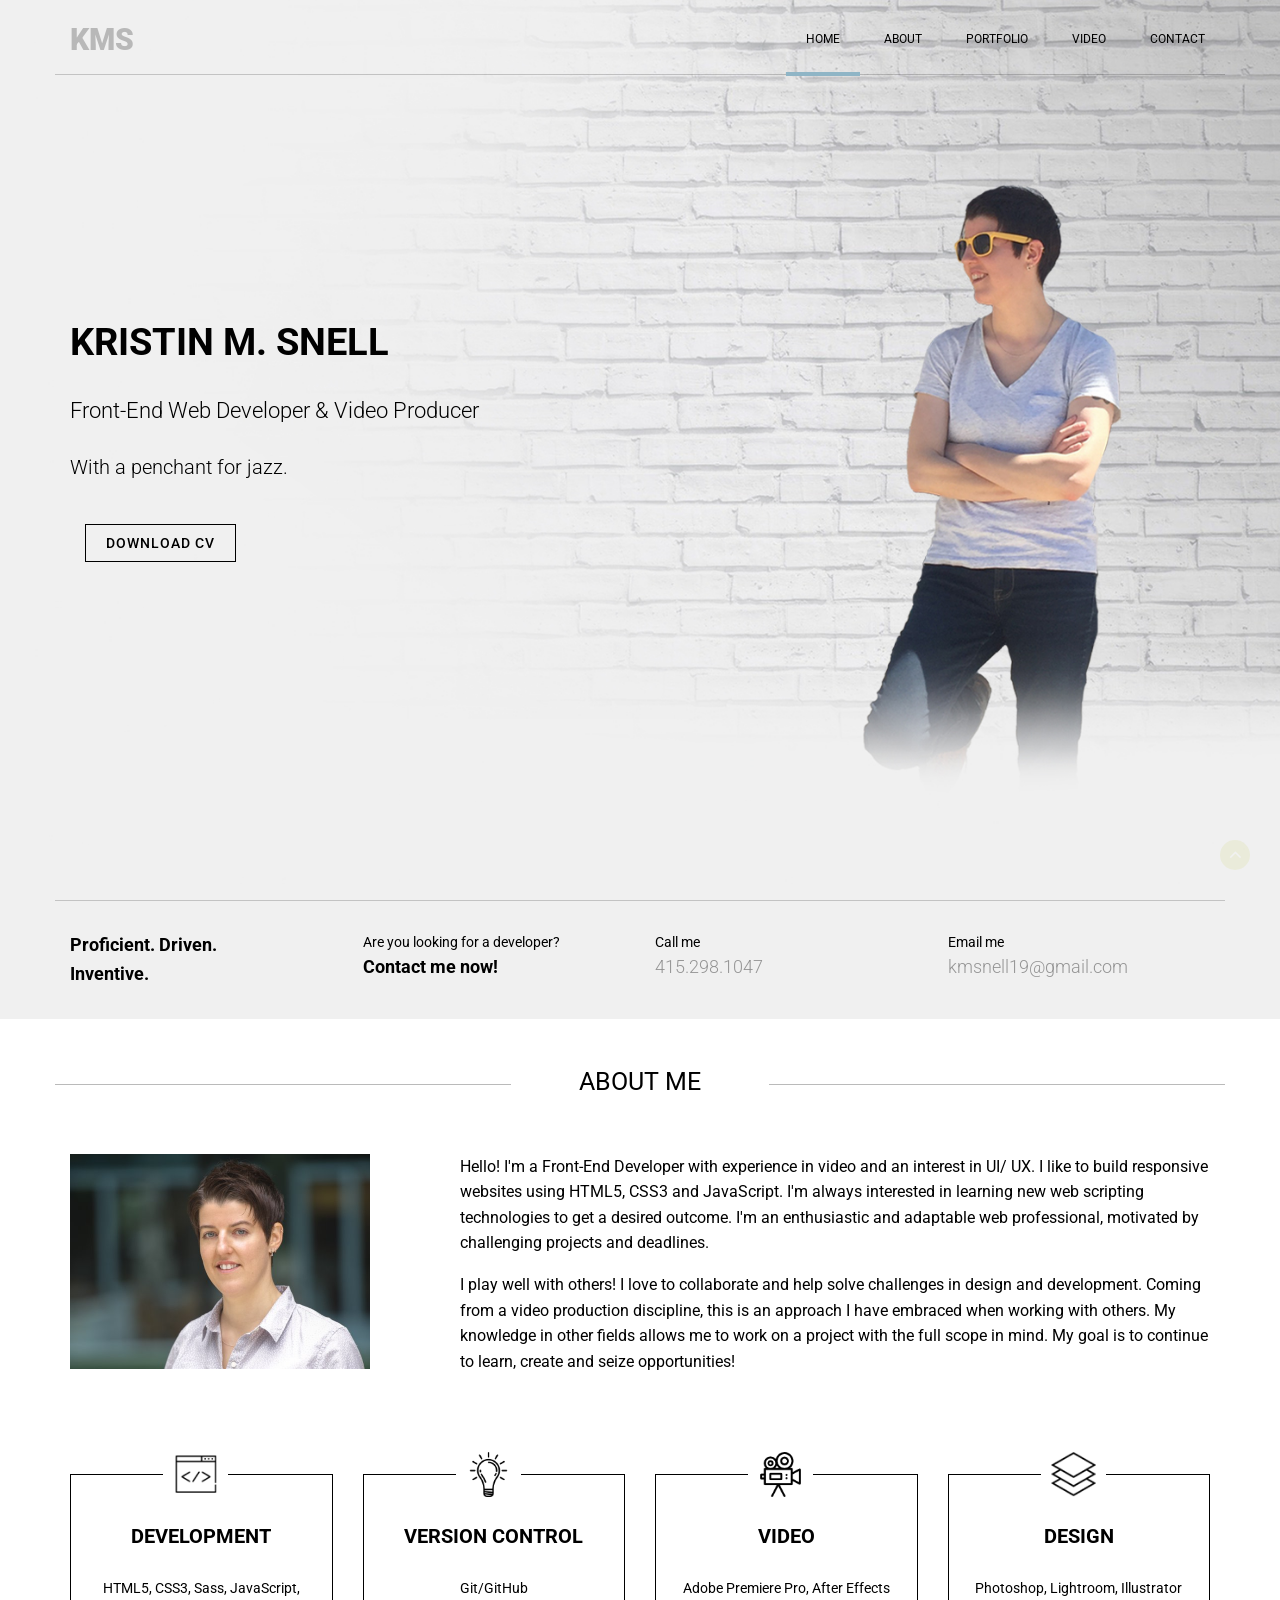
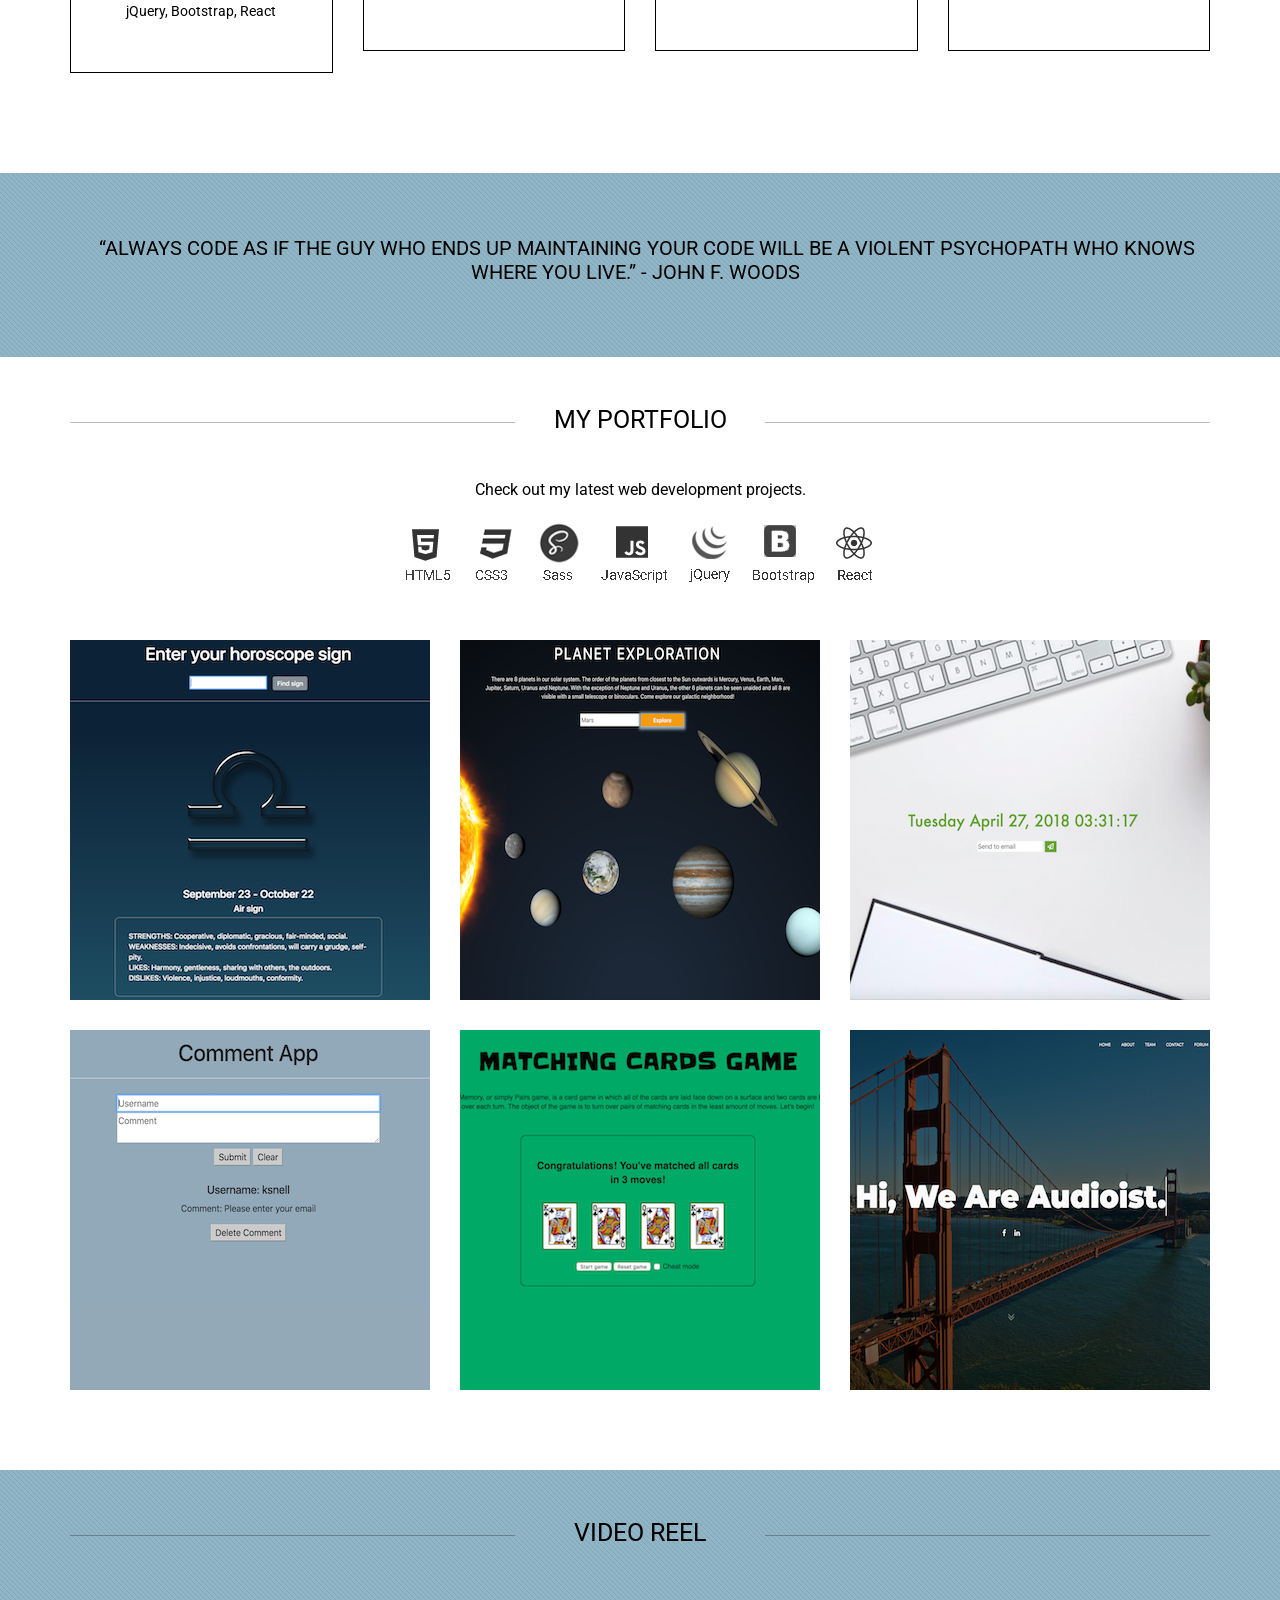
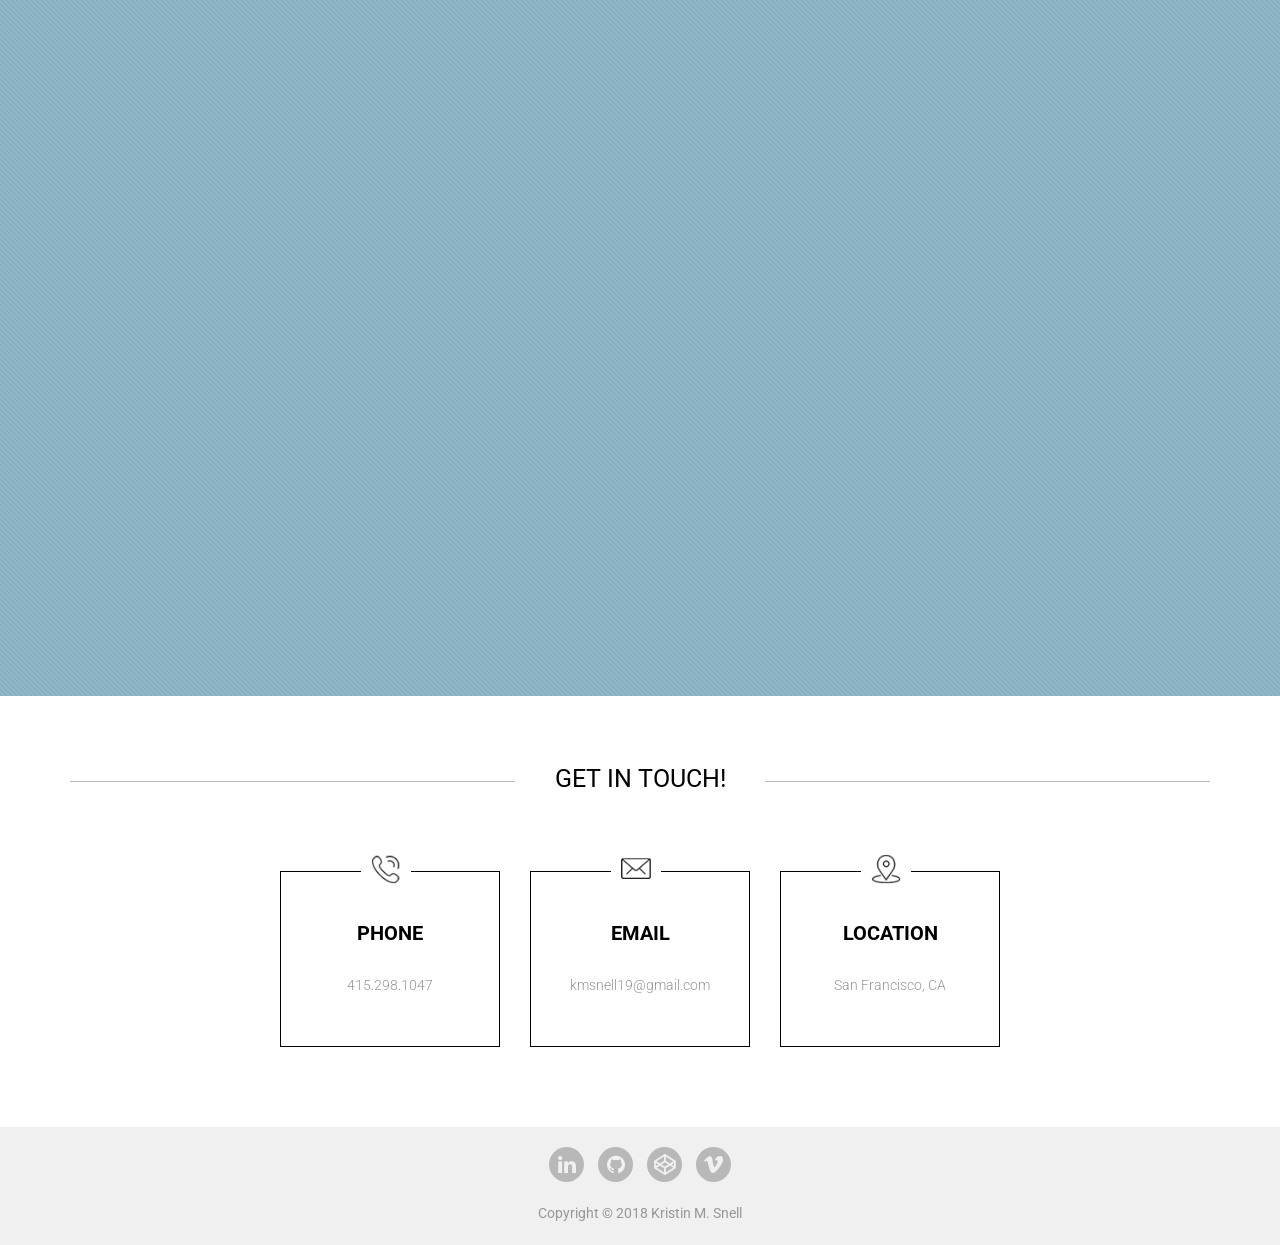
==== commit 63bf222d: "another commit" ====
--- a/image/index.html
+++ b/image/index.html
@@ -236,7 +236,7 @@
 							<img src="img/portfolio/work-1.jpg" alt="Zodiac">
 						</a>
 						<!-- Item 2-->
-						<a href="img/portfolio/work-2.jpg" class="single_item col-md-4 col-sm-6 wow fadeInUp" data-wow-delay="0.6s">
+						<a class="single_item col-md-4 col-sm-6 wow fadeInUp" data-wow-delay="0.6s"  href="https://ksnell19.github.io/Project_Planets/" target="_blank">
 							<img src="img/portfolio/work-2.jpg" alt="Planets">
 						</a>
 						<!-- Item 3-->
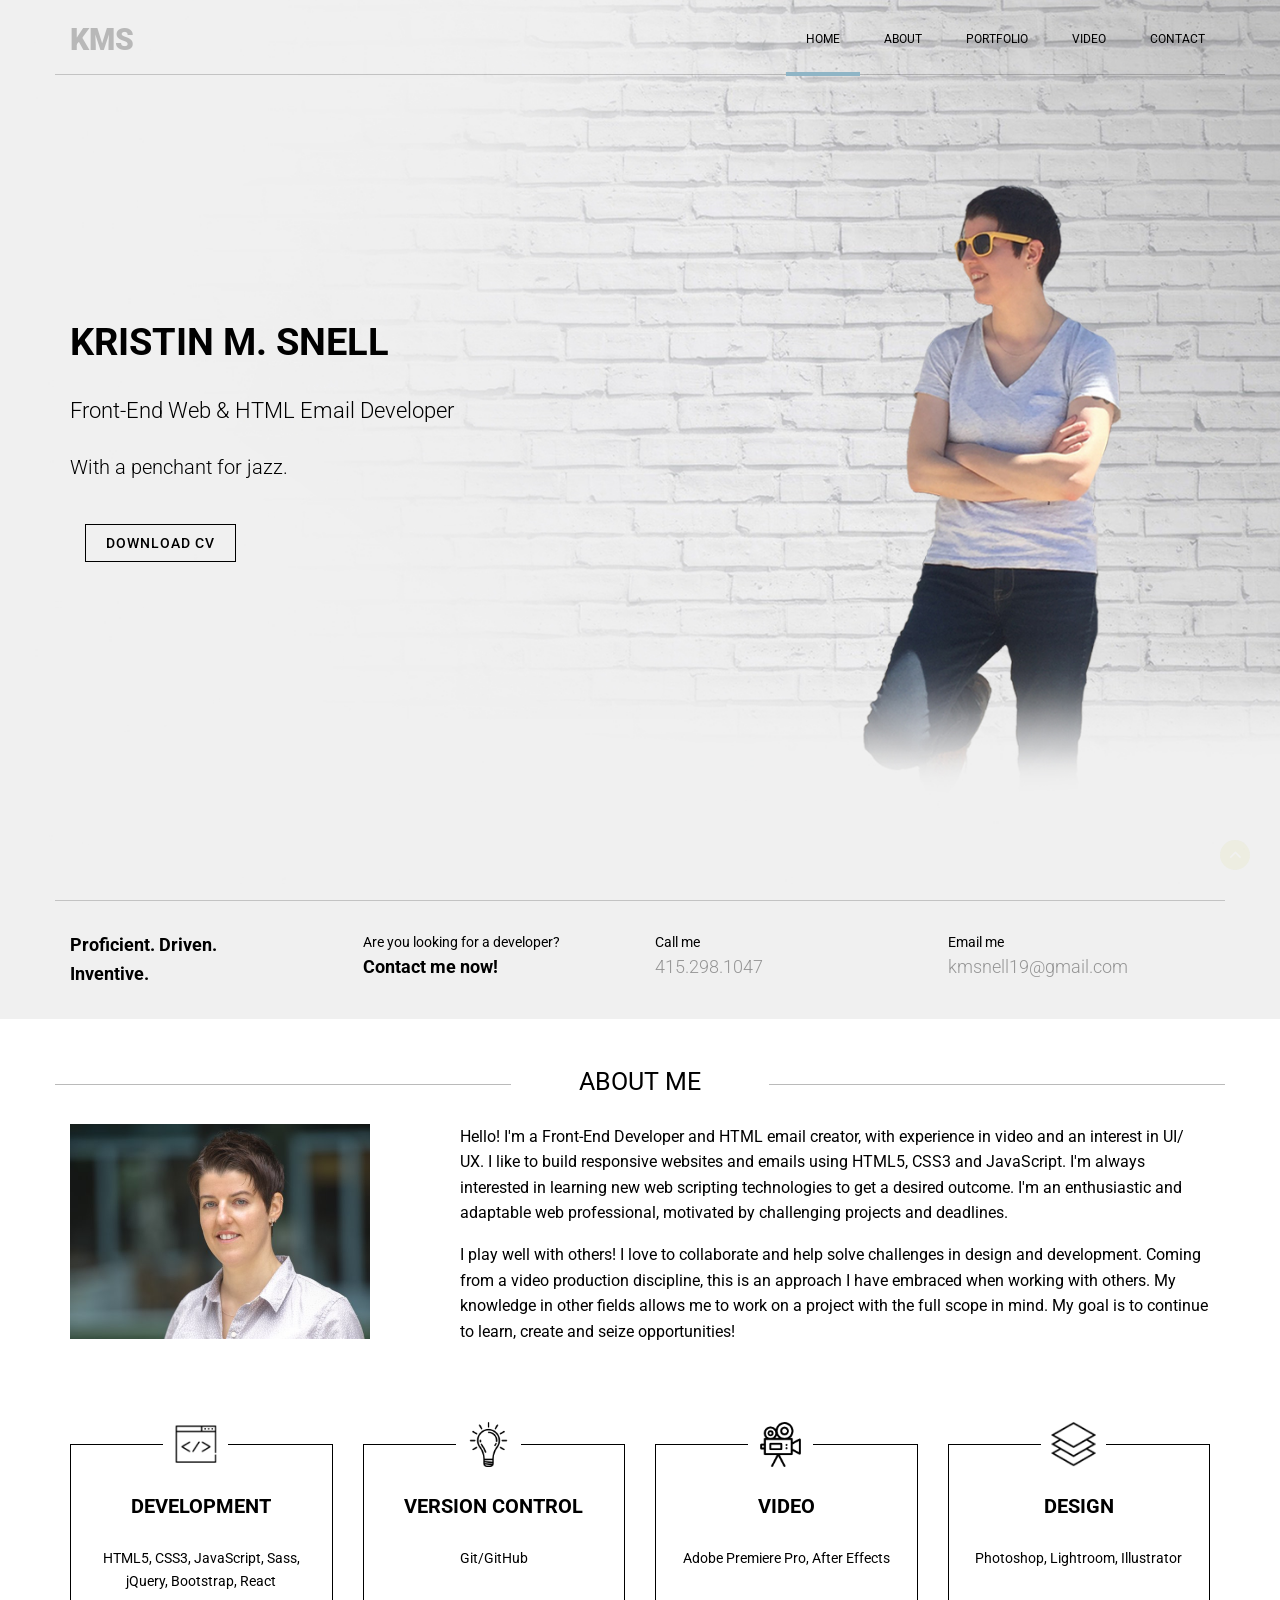
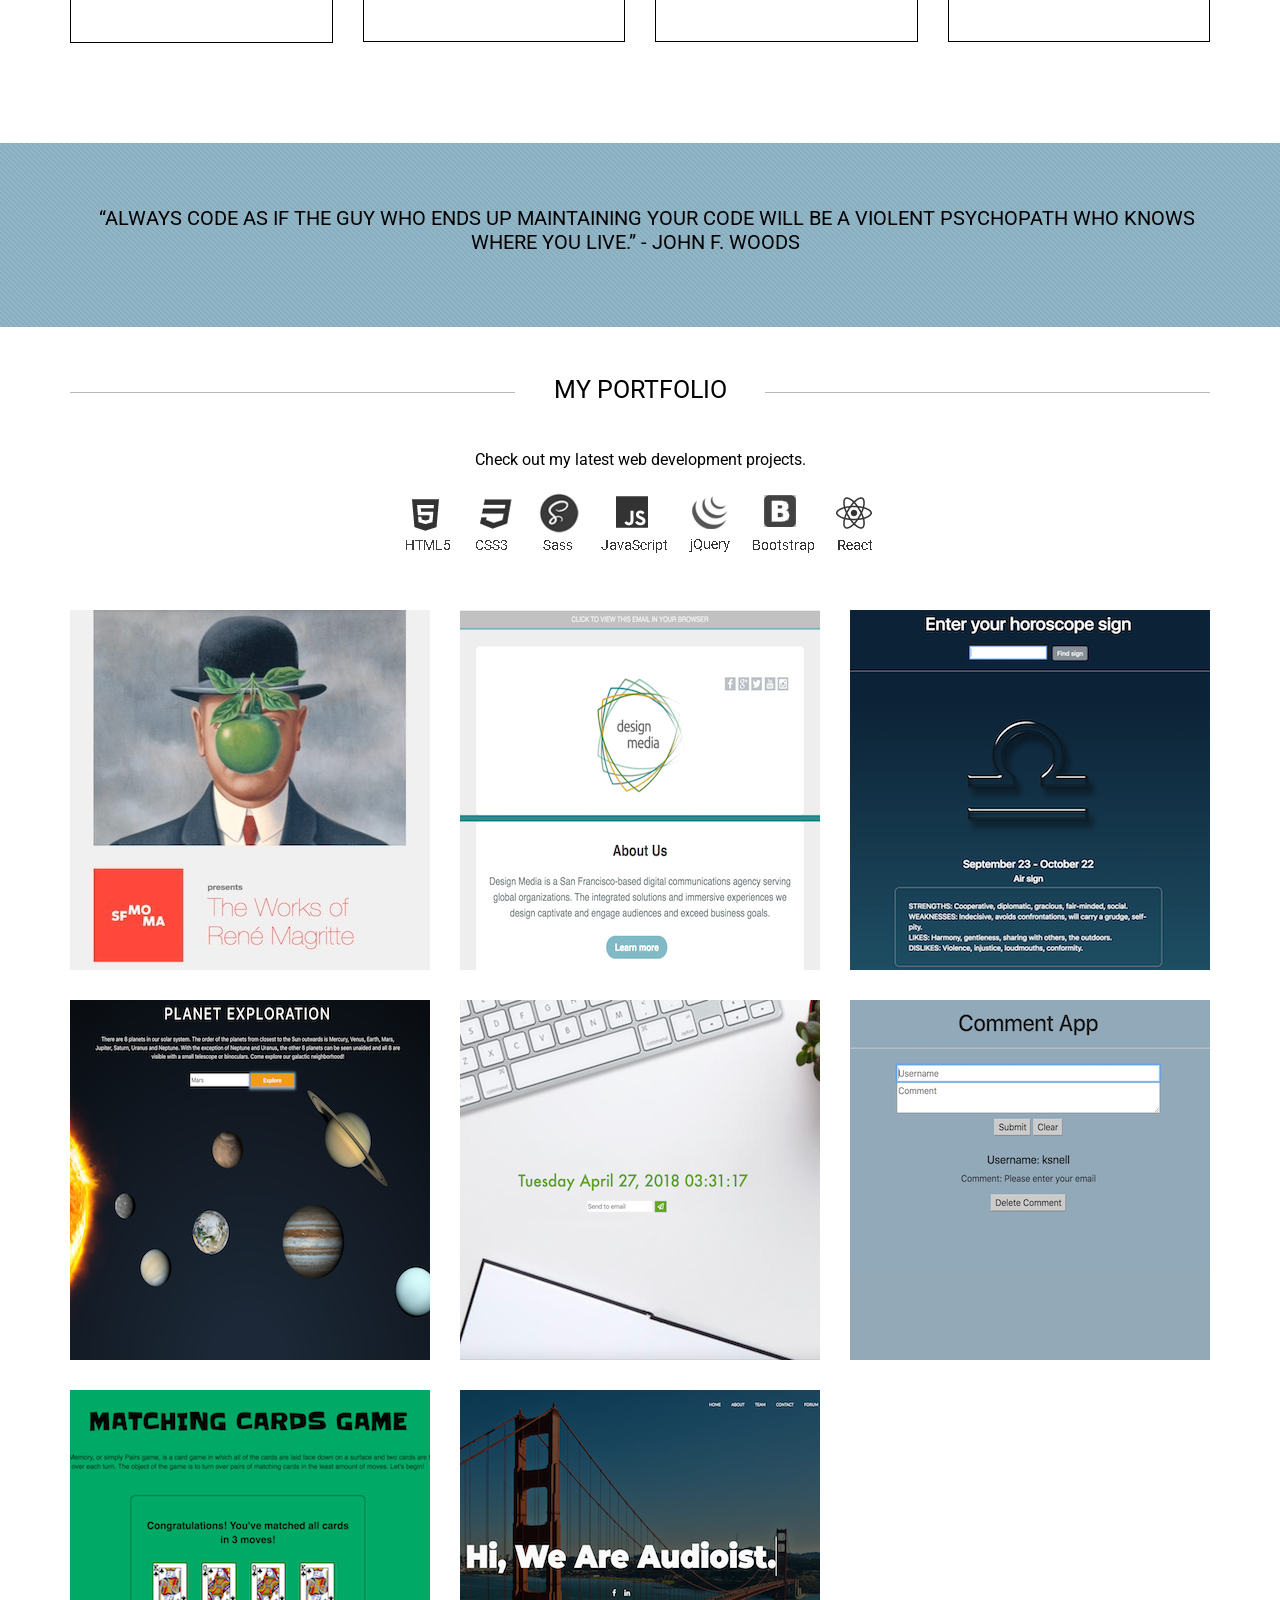
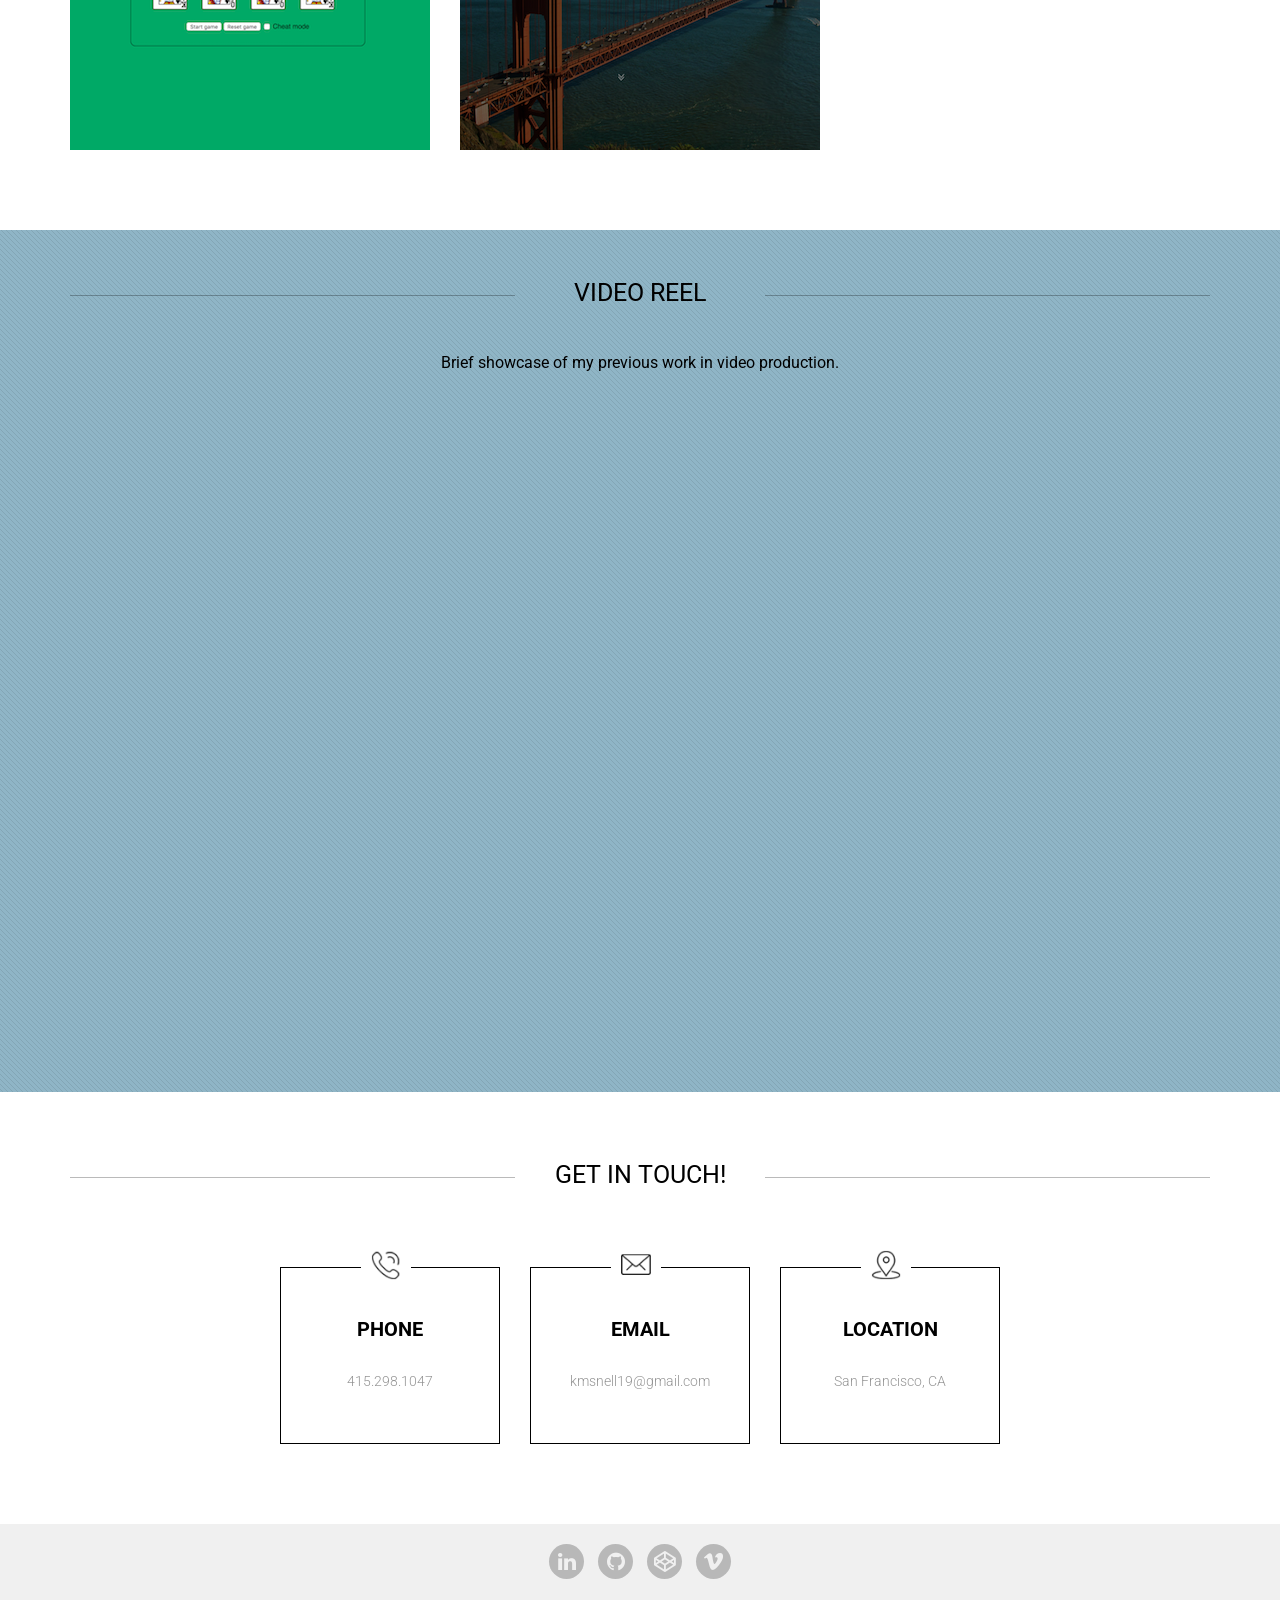
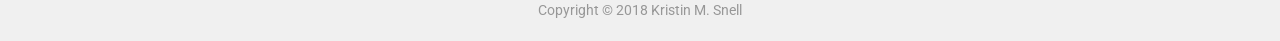
==== commit 75fb78bf: "another commit" ====
--- a/image/index.html
+++ b/image/index.html
@@ -76,7 +76,7 @@
 									<li><a href="#home">Home</a></li>
 									<li><a href="#about">About</a></li>
 									<li><a href="#portfolio">Portfolio</a></li>
-									<li><a href="#contact">Video</a></li>
+									<li><a href="#blog">Video</a></li>
 									<li><a href="#contact">Contact</a></li>
 								</ul>
 							</div>
@@ -96,12 +96,12 @@
 						</div>
 						<div class="col-md-12 col-sm-12 col-xs-12">
 							<div class="content_prof">
-								<p class="first"><span>Front-End Web Developer & Video Producer</span></p>
+								<p class="first"><span>Front-End Web & HTML Email Developer</span></p>
 								<p class="second"><span>With a penchant for jazz.</span></p>
 						</div>
 						<div class="col-md-12 col-sm-12 col-xs-12 clearfix">
 							<div class="content_download">
-								<p><a href="download/KristinSnell_RESUME.pdf" download>Download CV</a></p>
+								<p><a href="download/KristinMSnell_RESUME.pdf" download>Download CV</a></p>
 							</div>
 						</div>
 					</div><!-- end row -->
@@ -149,7 +149,7 @@
 					<img class="img-responsive" src="img/kms.png" alt="Kristin" width="300" height="210">
 				</div>
 				<div class="col-md-8 col-sm-8 small_screen wow fadeInUp">
-					<p class="textOne">Hello! I'm a Front-End Developer with experience in video and an interest in UI/ UX. I like to build responsive websites using HTML5, CSS3 and JavaScript. I'm always interested in learning new web scripting technologies to get a desired outcome. I'm an enthusiastic and adaptable web professional, motivated by challenging projects and deadlines.</p>
+					<p class="textOne">Hello! I'm a Front-End Developer and HTML email creator, with experience in video and an interest in UI/ UX. I like to build responsive websites and emails using HTML5, CSS3 and JavaScript. I'm always interested in learning new web scripting technologies to get a desired outcome. I'm an enthusiastic and adaptable web professional, motivated by challenging projects and deadlines.</p>
 					<p class="textTwo">I play well with others! I love to collaborate and help solve challenges in design and development. Coming from a video production discipline, this is an approach I have embraced when working with others. My knowledge in other fields allows me to work on a project with the full scope in mind. My goal is to continue to learn, create and seize opportunities!</p>
 				</div>
 
@@ -166,8 +166,7 @@
 					<div class="about_block_border">
 						<img src="img/icon2.png" alt="">
 						<h4>DEVELOPMENT</h4>
-						<p>HTML5, CSS3, Sass, JavaScript, jQuery, Bootstrap, React
-						</p>
+						<p>HTML5, CSS3, JavaScript, Sass, jQuery, Bootstrap, React</p>
 					</div>
 				</div>
 				<div class="col-md-3 col-sm-3 wow fadeInUp" data-wow-delay="0.8s">
@@ -175,6 +174,7 @@
 						<img src="img/icon4.png" alt="">
 						<h4>VERSION CONTROL</h4>
 						<p>Git/GitHub</p>
+						<h5>hide me</h5>
 					</div>
 				</div>
 				<div class="col-md-3 col-sm-3 wow fadeInUp" data-wow-delay="0.6s">
@@ -182,6 +182,7 @@
 						<img src="img/icon3.png" alt="">
 						<h4>VIDEO</h4>
 						<p>Adobe Premiere Pro, After Effects</p>
+						<h5>hide me</h5>
 					</div>
 				</div>
 				<div class="col-md-3 col-sm-3 wow fadeInUp" data-wow-delay="0.2s">
@@ -189,6 +190,7 @@
 						<img src="img/icon1.png" alt="">
 						<h4>DESIGN</h4>
 						<p>Photoshop, Lightroom, Illustrator</p>
+						<h5>hide me</h5>
 					</div>
 				</div>
 			</div><!-- end row -->
@@ -231,29 +233,60 @@
 			<div class="row">
 				<div class="col-md-12 col-sm-12 col-xs-12">
 					<div class="isotope_items row">
+						<!-- Item 0-->
+						<a class="single_item col-md-4 col-sm-6 wow fadeInUp" data-wow-delay="0s" href="https://ksnell19.github.io/HTML-EmailGallery/" target="_blank">
+							<img src="img/portfolio/work-0.jpg" alt="HTML_EmailGallery">
+							<div class="overlay">
+								<div class="text">HTML Email Concept</div>
+							</div>
+						</a>
+						<a class="single_item col-md-4 col-sm-6 wow fadeInUp" data-wow-delay="0.1s" href="https://ksnell19.github.io/HTML-EmailAgency/" target="_blank">
+							<img src="img/portfolio/work-0.5.jpg" alt="HTML_EmailAgency">
+							<div class="overlay">
+								<div class="text">HTML Email Concept</div>
+							</div>
+						</a>
 						<!-- Item 1-->
 						<a class="single_item col-md-4 col-sm-6 wow fadeInUp" data-wow-delay="0.3s" href="https://ksnell19.github.io/Zodiac-page" target="_blank">
 							<img src="img/portfolio/work-1.jpg" alt="Zodiac">
+							<div class="overlay">
+								<div class="text">HTML, CSS, JavaScript</div>
+							</div>
 						</a>
 						<!-- Item 2-->
 						<a class="single_item col-md-4 col-sm-6 wow fadeInUp" data-wow-delay="0.6s"  href="https://ksnell19.github.io/Project_Planets/" target="_blank">
 							<img src="img/portfolio/work-2.jpg" alt="Planets">
+							<div class="overlay">
+								<div class="text">HTML, CSS, JavaScript</div>
+							</div>
 						</a>
 						<!-- Item 3-->
 						<a class="single_item col-md-4 col-sm-6 wow fadeInUp" data-wow-delay="0.9s" href="https://ksnell19.github.io/Clock-App/" target="_blank">
 							<img src="img/portfolio/work-3.jpg" alt="Clock">
+							<div class="overlay">
+								<div class="text">HTML, CSS, JavaScript</div>
+							</div>
 						</a>
 						<!-- Item 4-->
 						<a class="single_item col-md-4 col-sm-6 wow fadeInUp" data-wow-delay="1.2s" href="https://ksnell19.github.io/Comment-App/" target="_blank">
 							<img src="img/portfolio/work-4.jpg" alt="Comment App">
+							<div class="overlay">
+								<div class="text">HTML, CSS, JavaScript</div>
+							</div>
 						</a>
 						<!-- Item 5-->
 						<a class="single_item col-md-4 col-sm-6 wow fadeInUp" data-wow-delay="1.5s" href="https://ksnell19.github.io/Matching-cards-game/" target="_blank">
 							<img src="img/portfolio/work-5.jpg" alt="Game">
+							<div class="overlay">
+								<div class="text">HTML, CSS, jQuery, JavaScript</div>
+							</div>
 						</a>
 						<!-- Item 6-->
 						<a class="single-item col-md-4 col-sm-6 wow fadeInUp" data-wow-delay="1.8s" href="https://audioist.ai/" target="_blank">
 							<img src="img/portfolio/work-6.jpg" alt="Audiost">
+							<div class="overlay">
+								<div class="text">HTML, CSS, Bootstrap, jQuery, JavaScript</div>
+							</div>
 						</a>
 
 						<!-- Add new image -->
@@ -272,6 +305,10 @@
 				<!-- Title -->
 				<div class="section_header wow zoomIn" data-wow-delay="0.3s">
 					<h2>Video Reel</h2>
+				</div>
+				<div class="portfolio_filter wow fadeInUp">
+					<p>Brief showcase of my previous work in video production.</p>
+					<br />
 				</div>
 				<!-- Video Demo Reel -->
 				<div class="video wrapper">
--- a/image/css/style.css
+++ b/image/css/style.css
@@ -120,7 +120,7 @@
 section .section_header {
   text-align: center;
   position: relative;
-  margin-bottom: 60px; }
+  margin-bottom: 30px; }
 
 section .section_header h2 {
   text-transform: uppercase;
@@ -389,16 +389,18 @@
 
 .mnu_menu ul li{
   display: block;
-z-index: 10;
-position: relative;
-background: #fff;
+  z-index: 10;
+  position: relative;
+  background: #fff;
 }
 
 .mnu_menu ul li a{
-color: #000;
-width: 100%;
-height: 100%;
-display: block;
+  color: #000;
+  width: 100%;
+  height: 100%;
+  display: block;
+  padding-left: 7px;
+  margin-bottom: -5px;
 }
 
 #menu {
@@ -645,6 +647,12 @@
   font-family: 'Roboto', sans-serif;
   font-size: 1.4rem;
   font-weight: 400;
+}
+
+#about .about_block h5 {
+  visibility: hidden !important;
+  color: #fff;
+  line-height: 21px;
 }
 
 #about .about_block img {
@@ -734,15 +742,16 @@
 
 .single_item {
     margin-bottom: 30px;
+    position: relative;
 }
 
 .single_item img{
-    width: 100%;
+    display: block;
     transition: all ease 0.3s;
 }
 
-.single_item img:hover {
-  opacity: 0.77;
+.single_item img:hover .overlay{
+  opacity: 1;
   /* box-shadow: 0px 16px 22px 0px rgba(90, 91, 95, 0.3);
   top: -5px; */
   cursor: crosshair;
@@ -750,11 +759,41 @@
   -webkit-transform: translate3d(0, -10px, 0); */
 }
 
-img[src="work-6.jpg"] a:focus, a:hover{
-  opacity: 0.77;
+img[src="work-6.jpg"] a:focus, a:hover .overlay{
+  opacity: 1;
   cursor: crosshair;
   /* transform: translate3d(0, -10px, 0);
   -webkit-transform: translate3d(0, -10px, 0); */
+}
+
+.overlay {
+  color: #f0f0f0;
+  text-align:center;
+  opacity:0;
+  position:absolute;
+  top: 0;
+  bottom: 0;
+  left: 0;
+  right: 0;
+  height: 100%;
+  width: 100%;
+  background-color: #f0f0f0;
+  -moz-transition: all 0.4s ease-in-out 0s;
+	-webkit-transition: all 0.4s ease-in-out 0s;
+	-ms-transition: all 0.4s ease-in-out 0s;
+	transition: all 0.4s ease-in-out 0s;
+}
+.text {
+  font-family: 'Roboto', sans-serif;
+  font-size: 20px;
+  font-weight: 400;
+  color: #b8b8b8;
+  position: absolute;
+  top: 50%;
+  left: 50%;
+  text-align: center;
+  transform: translate(-50%, -50%);
+  -ms-transform: translate(-50%, -50%);
 }
 
 .select-cat{
@@ -1457,7 +1496,7 @@
 }
 
 .divider {
-      width: 100%;
+    width: 100%;
     border-top-width: 1px;
     border-bottom-width: 0;
     border-left-width: 0;
--- a/image/css/media.css
+++ b/image/css/media.css
@@ -13,6 +13,30 @@
     text-align: left; }
   .logo_img a {
     background: transparent url('../img/logo.png') no-repeat center center; }
+  .toggle-mnu {
+    right: 22px;
+    top: 3px;}
+  .small_screen {
+    padding: 20px 10px;
+    text-align: center; }
+
+    #about .textOne {
+      text-align: left;
+    }
+    #about .textTwo {
+      text-align: left;
+    }
+    #about .img-responsive {
+      display:block;
+      margin-left: auto;
+      margin-right: auto;
+    }
+    .isotope_items row {
+      display:block;
+      margin-left: auto;
+      margin-right: auto;
+      width: 100%;
+    }
   footer .logo a {
       color: #588792; }
   .head_bg .content_head .scroll_bottom {
@@ -60,6 +84,14 @@
     text-align: center;
   }
 
+  #about .textOne {
+    text-align: left;
+  }
+
+  #about .textTwo {
+    text-align: left;
+  }
+
   #about .img-responsive {
     display:block;
     margin-left: auto;
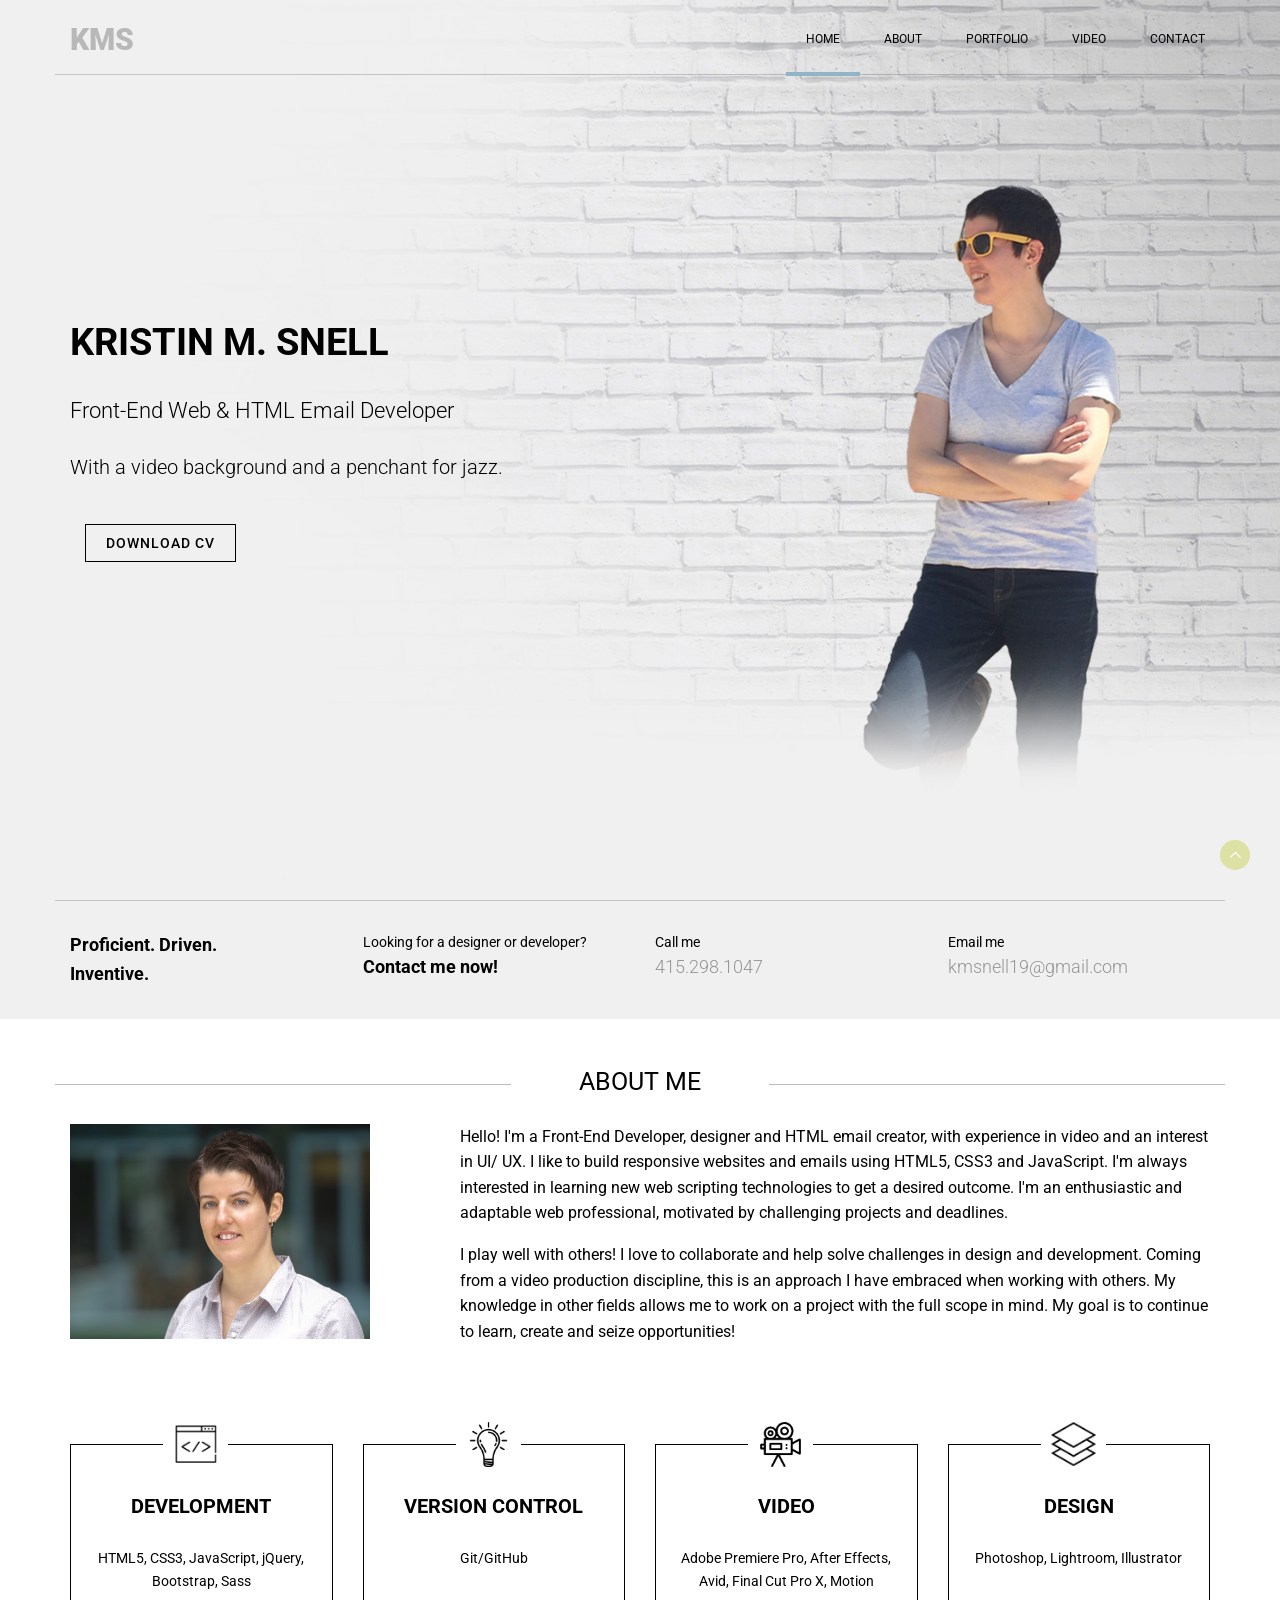
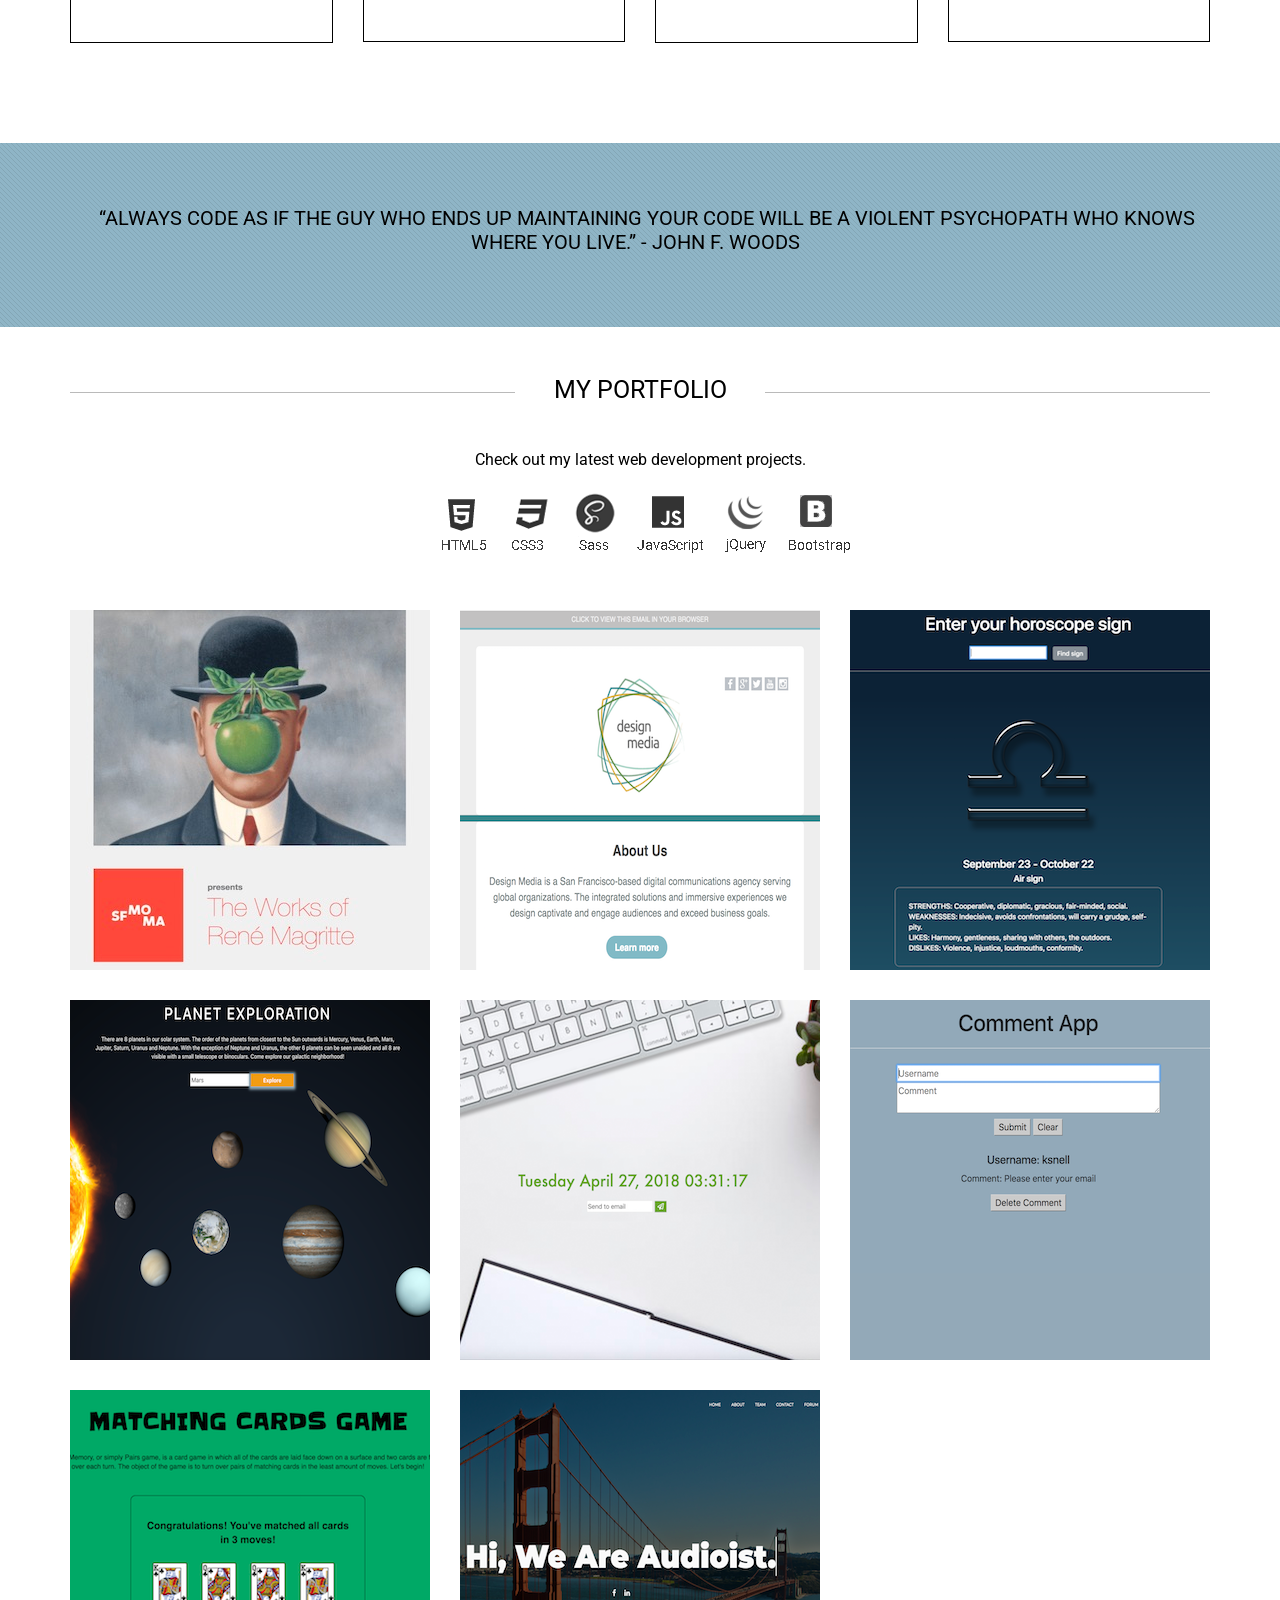
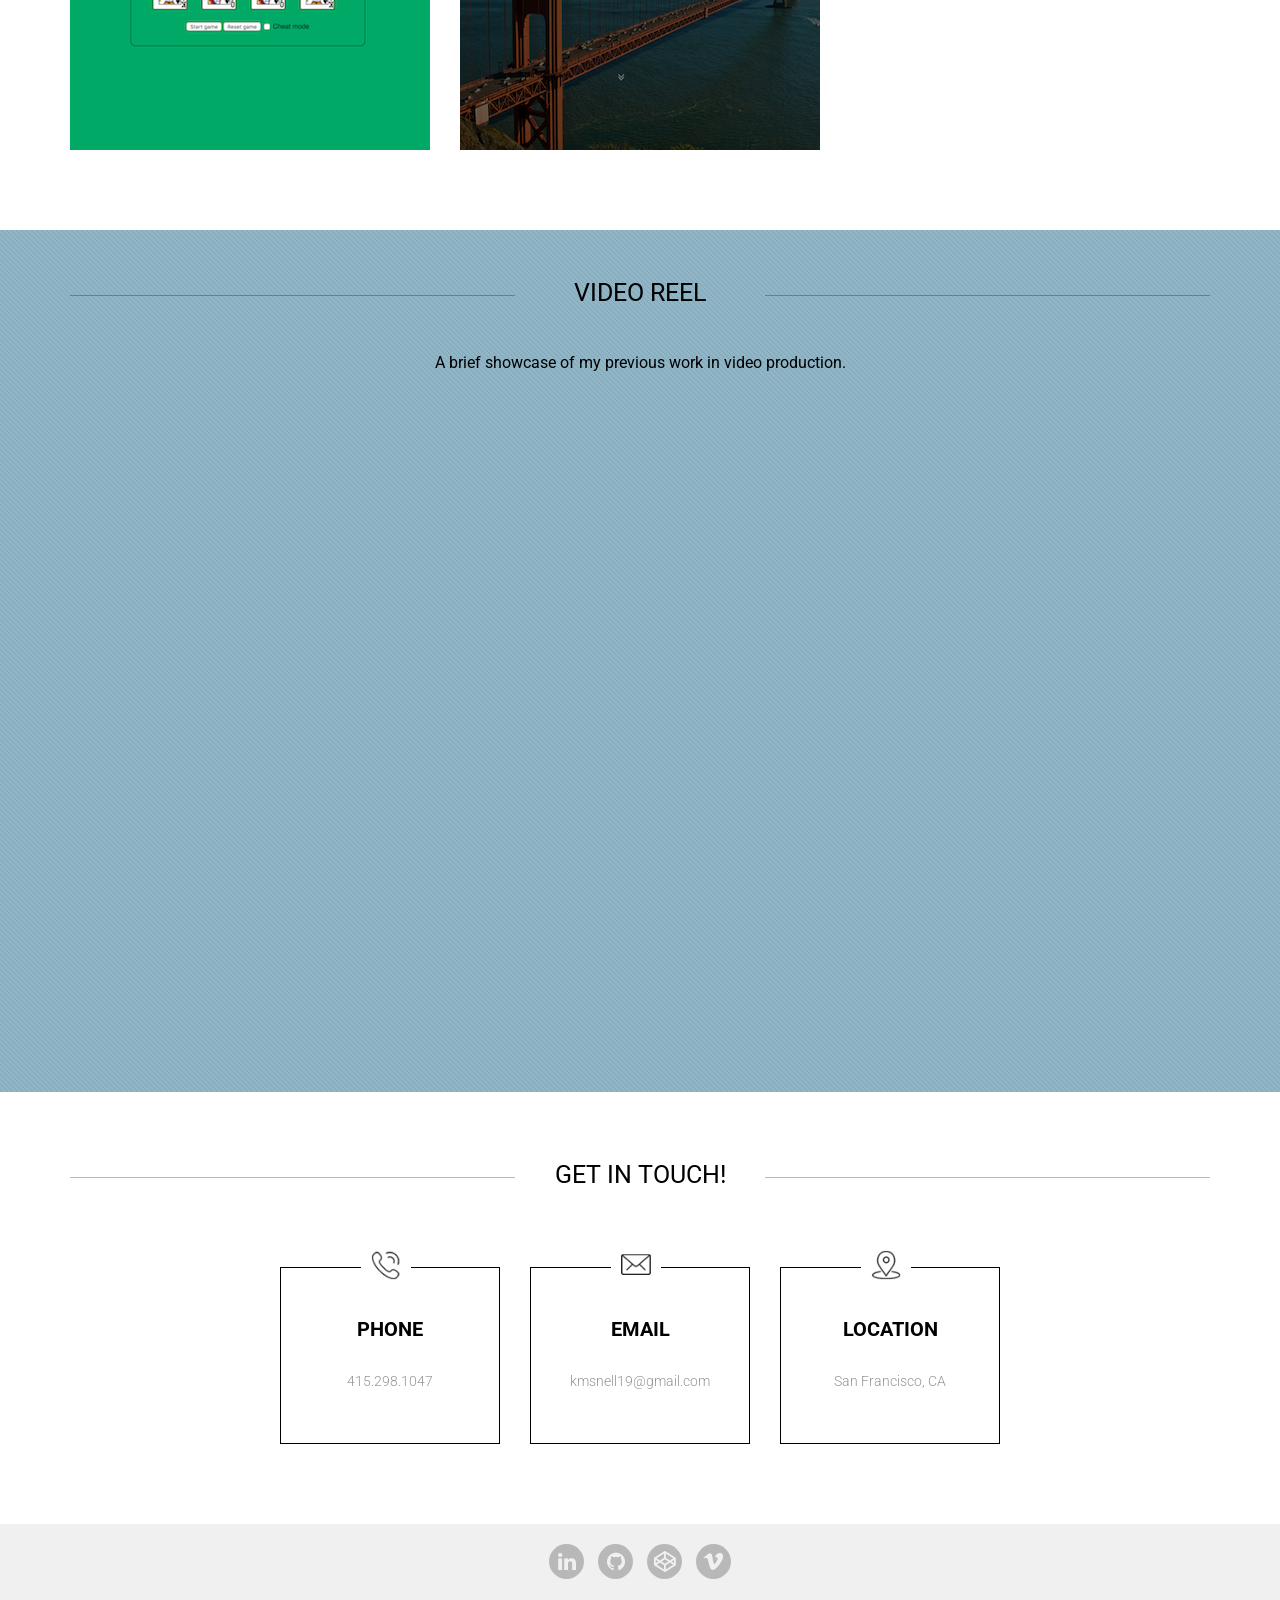
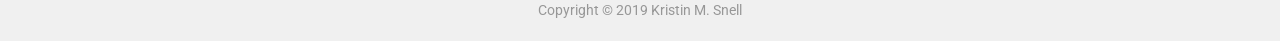
==== commit 9f2993a0: "new commit" ====
--- a/image/index.html
+++ b/image/index.html
@@ -2,7 +2,7 @@
 <html lang="en">
 <head>
 	<meta charset="utf-8">
-	<title>Kristin - Developer</title>
+	<title>Kristin - Designer & Developer</title>
 	<meta name="description" content="">
 
 	<!-- Mobile Specific Meta -->
@@ -97,7 +97,7 @@
 						<div class="col-md-12 col-sm-12 col-xs-12">
 							<div class="content_prof">
 								<p class="first"><span>Front-End Web & HTML Email Developer</span></p>
-								<p class="second"><span>With a penchant for jazz.</span></p>
+								<p class="second"><span>With a video background and a penchant for jazz.</span></p>
 						</div>
 						<div class="col-md-12 col-sm-12 col-xs-12 clearfix">
 							<div class="content_download">
@@ -120,7 +120,7 @@
 					<p><span>Inventive.</span></p><!-- Change text -->
 				</div>
 				<div class="col-md-3 col-sm-3 small_screen wow fadeInUp" data-wow-delay="0.4s">
-					<p>Are you looking for a developer?</p><!-- Change text -->
+					<p>Looking for a designer or developer?</p><!-- Change text -->
 					<p><span>Contact me now!</span></p><!-- Change text -->
 				</div>
 				<div class="col-md-3 col-sm-3 small_screen wow fadeInUp" data-wow-delay="0.6s">
@@ -149,7 +149,7 @@
 					<img class="img-responsive" src="img/kms.png" alt="Kristin" width="300" height="210">
 				</div>
 				<div class="col-md-8 col-sm-8 small_screen wow fadeInUp">
-					<p class="textOne">Hello! I'm a Front-End Developer and HTML email creator, with experience in video and an interest in UI/ UX. I like to build responsive websites and emails using HTML5, CSS3 and JavaScript. I'm always interested in learning new web scripting technologies to get a desired outcome. I'm an enthusiastic and adaptable web professional, motivated by challenging projects and deadlines.</p>
+					<p class="textOne">Hello! I'm a Front-End Developer, designer and HTML email creator, with experience in video and an interest in UI/ UX. I like to build responsive websites and emails using HTML5, CSS3 and JavaScript. I'm always interested in learning new web scripting technologies to get a desired outcome. I'm an enthusiastic and adaptable web professional, motivated by challenging projects and deadlines.</p>
 					<p class="textTwo">I play well with others! I love to collaborate and help solve challenges in design and development. Coming from a video production discipline, this is an approach I have embraced when working with others. My knowledge in other fields allows me to work on a project with the full scope in mind. My goal is to continue to learn, create and seize opportunities!</p>
 				</div>
 
@@ -166,7 +166,7 @@
 					<div class="about_block_border">
 						<img src="img/icon2.png" alt="">
 						<h4>DEVELOPMENT</h4>
-						<p>HTML5, CSS3, JavaScript, Sass, jQuery, Bootstrap, React</p>
+						<p>HTML5, CSS3, JavaScript, jQuery, Bootstrap, Sass</p>
 					</div>
 				</div>
 				<div class="col-md-3 col-sm-3 wow fadeInUp" data-wow-delay="0.8s">
@@ -181,8 +181,8 @@
 					<div class="about_block_border">
 						<img src="img/icon3.png" alt="">
 						<h4>VIDEO</h4>
-						<p>Adobe Premiere Pro, After Effects</p>
-						<h5>hide me</h5>
+						<p>Adobe Premiere Pro, After Effects, Avid, Final Cut Pro X, Motion</p>
+						<!--<h5>hide me</h5>-->
 					</div>
 				</div>
 				<div class="col-md-3 col-sm-3 wow fadeInUp" data-wow-delay="0.2s">
@@ -307,7 +307,7 @@
 					<h2>Video Reel</h2>
 				</div>
 				<div class="portfolio_filter wow fadeInUp">
-					<p>Brief showcase of my previous work in video production.</p>
+					<p>A brief showcase of my previous work in video production.</p>
 					<br />
 				</div>
 				<!-- Video Demo Reel -->
@@ -448,7 +448,7 @@
 						</ul>
 					</div>
 					<div class="copyright">
-						<p>Copyright &copy; 2018 Kristin M. Snell</p>
+						<p>Copyright &copy; 2019 Kristin M. Snell</p>
 					</div>
 				</div>
 			</div><!-- end row -->
